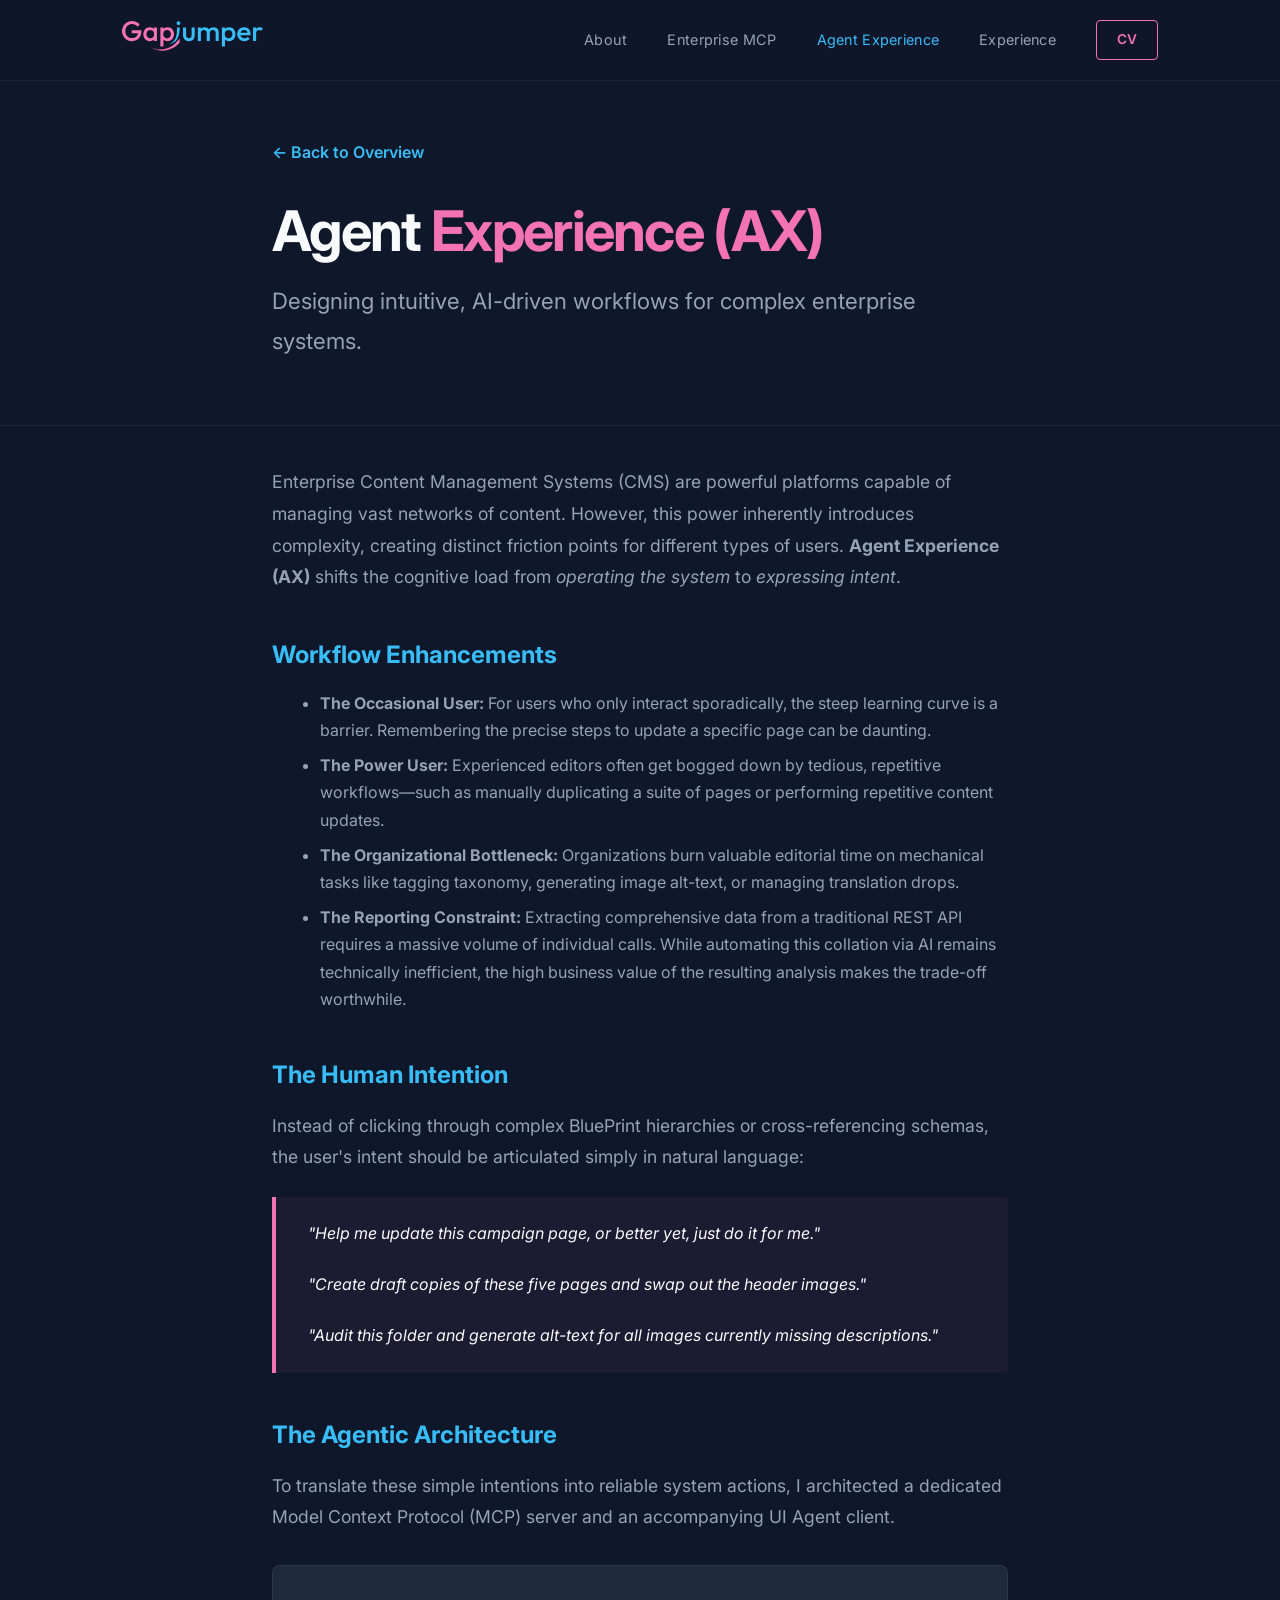
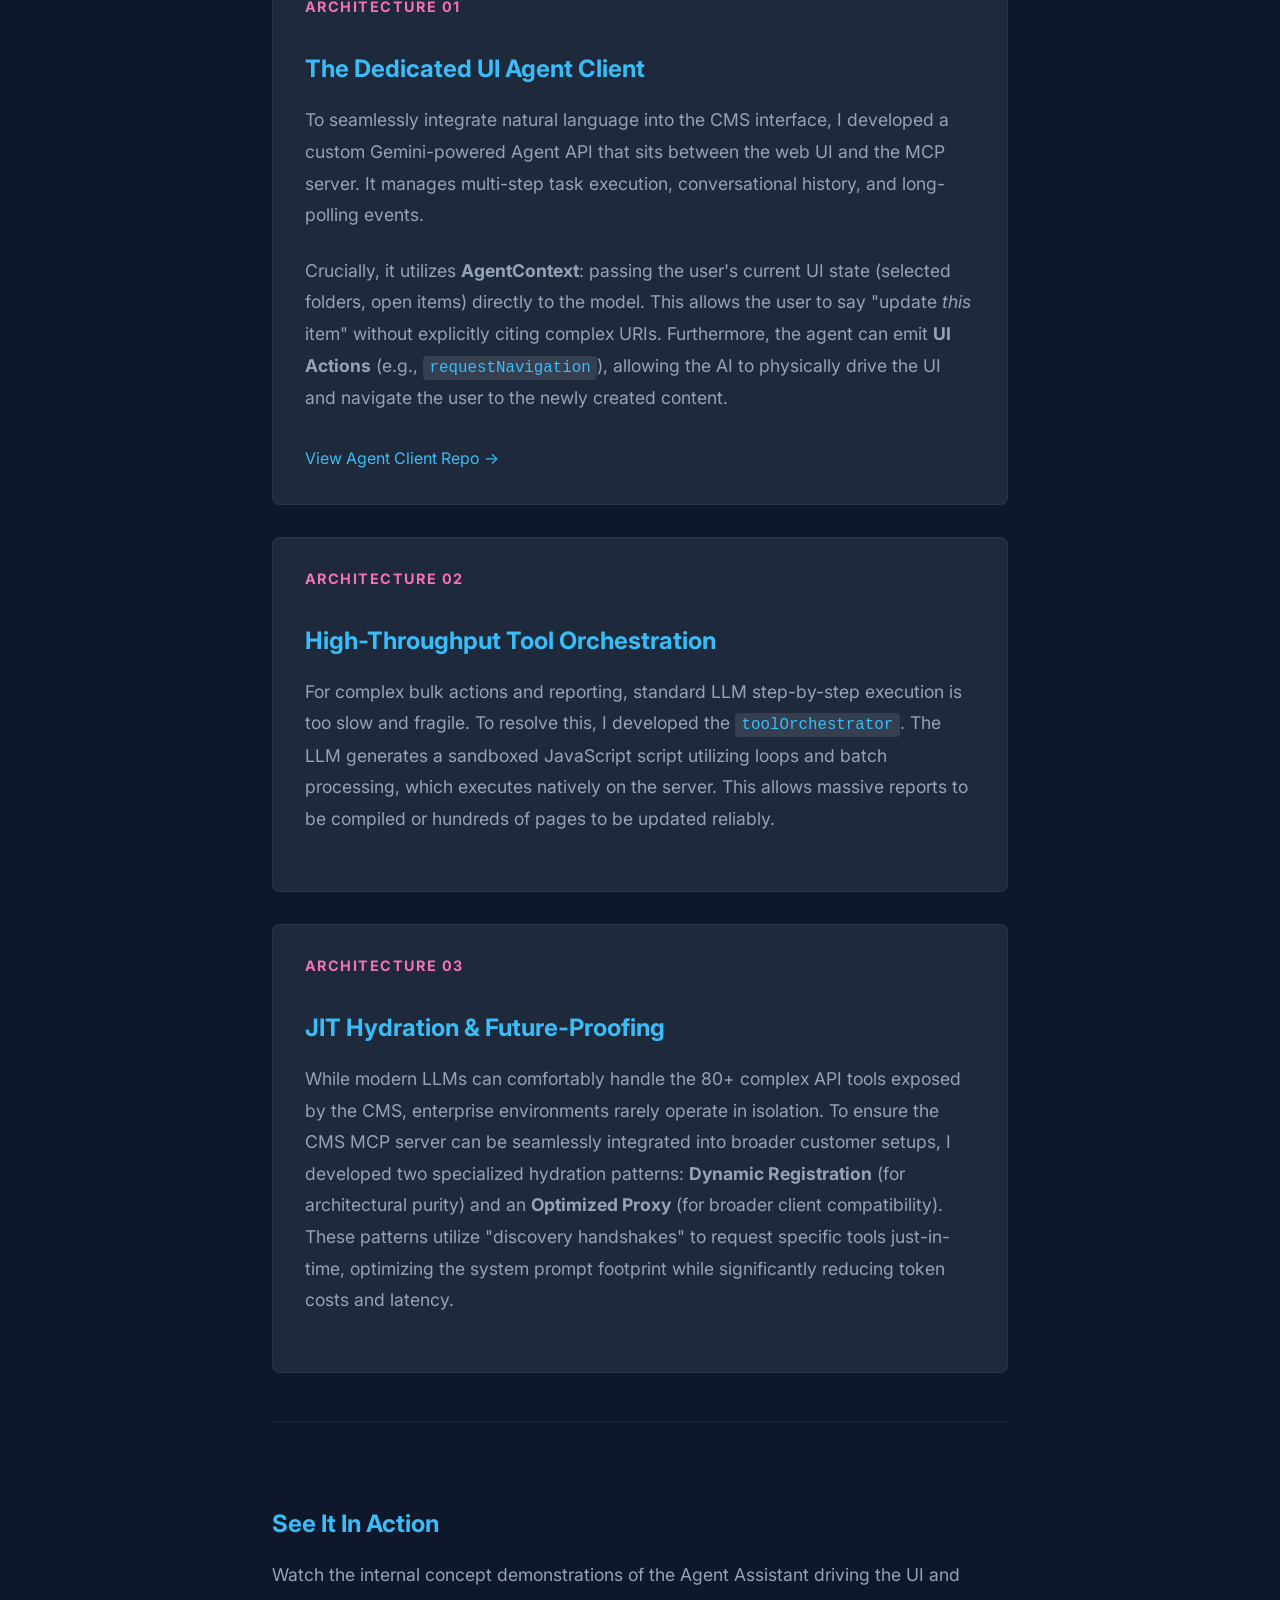
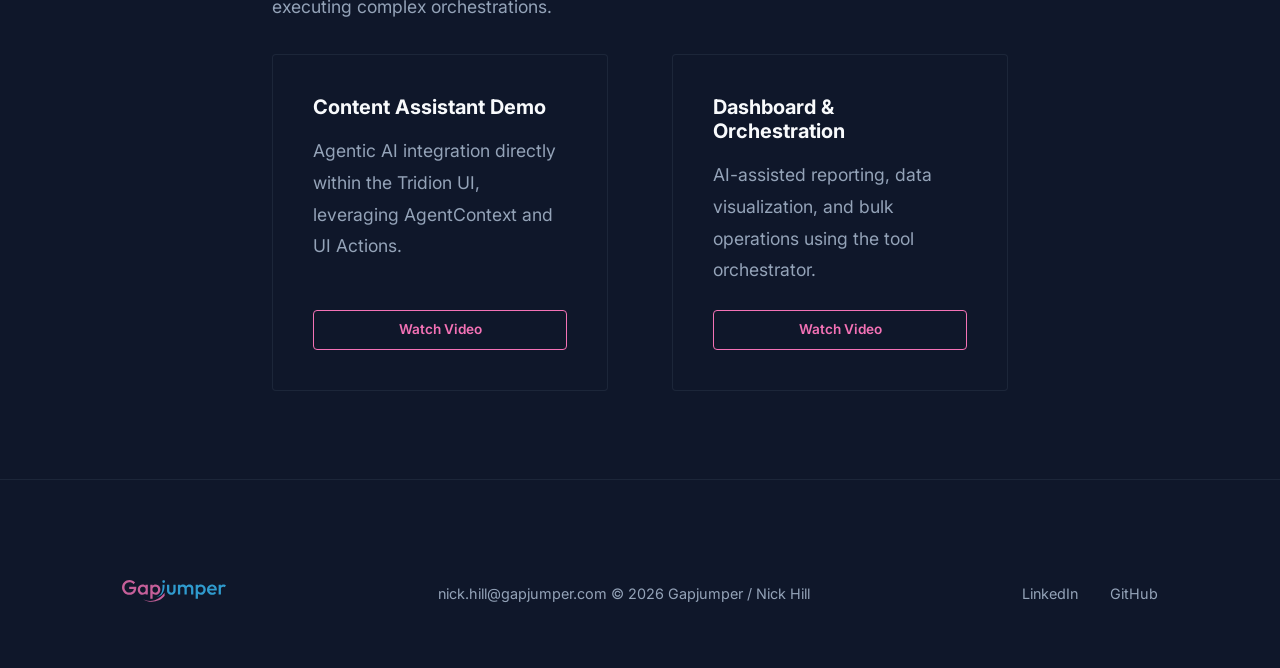
==== agent-experience.html @ d7df4a73 "feat: add Agent Experience case study page and update site-wide hero padding" ====
<!DOCTYPE html>
<html lang="en">

<head>
    <meta charset="UTF-8">
    <meta name="viewport" content="width=device-width, initial-scale=1.0">
    <title>Agent Experience (AX) | Nick Hill</title>
    <meta name="description"
        content="Bridging Human Intention and System Complexity: A Concept Study on Agent Experience (AX) in Enterprise CMS.">
    <link rel="preconnect" href="https://fonts.googleapis.com">
    <link rel="preconnect" href="https://fonts.gstatic.com" crossorigin>
    <link href="https://fonts.googleapis.com/css2?family=Inter:wght@300;400;600;700&display=swap" rel="stylesheet">
    <link rel="stylesheet" href="styles.css">
</head>

<body>
    <header class="header">
        <div class="container header-inner">
            <a href="index.html" class="logo">
                <img src="Media/Gapjumper.svg" alt="Gapjumper" width="141">
            </a>
            <button class="menu-toggle" id="menuToggle" aria-label="Toggle Menu">
                <span></span>
                <span></span>
                <span></span>
            </button>
            <nav class="nav" id="mainNav">
                <a href="index.html#about" class="nav-link">About</a>
                <a href="enterprise-mcp.html" class="nav-link">Enterprise MCP</a>
                <a href="agent-experience.html" class="nav-link active" style="color: var(--accent-blue);">Agent Experience</a>
                <a href="index.html#experience" class="nav-link">Experience</a>
                <a href="Nick Hill - Resume.pdf" class="nav-cta" download>CV</a>
            </nav>
        </div>
    </header>

    <main>
        <article class="article-content">
            <section class="article-hero">
                <div class="container-sm">
                    <a href="index.html" class="back-link">← Back to Overview</a>
                    <h1 class="hero-title" style="font-size: clamp(2rem, 5vw, 3.5rem); margin-bottom: 1rem;">Agent
                        <span class="text-pink">Experience (AX)</span></h1>
                    <p class="section-text" style="font-size: 1.4rem; max-width: 100%;">Designing intuitive, AI-driven workflows for complex enterprise systems.</p>
                </div>
            </section>

            <section class="article-section">
                <div class="container-sm">
                    <p>Enterprise Content Management Systems (CMS) are powerful platforms capable of managing vast networks of content. However, this power inherently introduces complexity, creating distinct friction points for different types of users. <strong>Agent Experience (AX)</strong> shifts the cognitive load from <em>operating the system</em> to <em>expressing intent</em>.</p>
                    
                    <div style="margin: 3rem 0;">
                        <h3>Workflow Enhancements</h3>
                        <ul style="margin-left: 1.5rem; margin-bottom: 2rem;">
                            <li style="margin-bottom: 0.5rem;"><strong>The Occasional User:</strong> For users who only interact sporadically, the steep learning curve is a barrier. Remembering the precise steps to update a specific page can be daunting.</li>
                            <li style="margin-bottom: 0.5rem;"><strong>The Power User:</strong> Experienced editors often get bogged down by tedious, repetitive workflows—such as manually duplicating a suite of pages or performing repetitive content updates.</li>
                            <li style="margin-bottom: 0.5rem;"><strong>The Organizational Bottleneck:</strong> Organizations burn valuable editorial time on mechanical tasks like tagging taxonomy, generating image alt-text, or managing translation drops.</li>
                            <li style="margin-bottom: 0.5rem;"><strong>The Reporting Constraint:</strong> Extracting comprehensive data from a traditional REST API requires a massive volume of individual calls. While automating this collation via AI remains technically inefficient, the high business value of the resulting analysis makes the trade-off worthwhile.</li>
                        </ul>
                    </div>

                    <div style="margin: 3rem 0;">
                        <h3>The Human Intention</h3>
                        <p>Instead of clicking through complex BluePrint hierarchies or cross-referencing schemas, the user's intent should be articulated simply in natural language:</p>
                        <blockquote style="margin-top: 1rem; margin-bottom: 1rem;">
                            "Help me update this campaign page, or better yet, just do it for me."<br><br>
                            "Create draft copies of these five pages and swap out the header images."<br><br>
                            "Audit this folder and generate alt-text for all images currently missing descriptions."
                        </blockquote>
                    </div>

                    <div style="margin: 3rem 0;">
                        <h3>The Agentic Architecture</h3>
                        <p>To translate these simple intentions into reliable system actions, I architected a dedicated Model Context Protocol (MCP) server and an accompanying UI Agent client.</p>

                        <div class="pattern-card" style="margin-top: 2rem;">
                            <h4>Architecture 01</h4>
                            <h3>The Dedicated UI Agent Client</h3>
                            <p>To seamlessly integrate natural language into the CMS interface, I developed a custom Gemini-powered Agent API that sits between the web UI and the MCP server. It manages multi-step task execution, conversational history, and long-polling events.</p>
                            <p>Crucially, it utilizes <strong>AgentContext</strong>: passing the user's current UI state (selected folders, open items) directly to the model. This allows the user to say "update <em>this</em> item" without explicitly citing complex URIs. Furthermore, the agent can emit <strong>UI Actions</strong> (e.g., <code>requestNavigation</code>), allowing the AI to physically drive the UI and navigate the user to the newly created content.</p>
                            <a href="https://github.com/nick-ian-hill/tridion-sites-mcp-server/tree/main/src/agent" target="_blank" class="text-blue" style="display: inline-block; margin-top: 0.5rem;">View Agent Client Repo →</a>
                        </div>

                        <div class="pattern-card">
                            <h4>Architecture 02</h4>
                            <h3>High-Throughput Tool Orchestration</h3>
                            <p>For complex bulk actions and reporting, standard LLM step-by-step execution is too slow and fragile. To resolve this, I developed the <code>toolOrchestrator</code>. The LLM generates a sandboxed JavaScript script utilizing loops and batch processing, which executes natively on the server. This allows massive reports to be compiled or hundreds of pages to be updated reliably.</p>
                        </div>

                        <div class="pattern-card">
                            <h4>Architecture 03</h4>
                            <h3>JIT Hydration & Future-Proofing</h3>
                            <p>While modern LLMs can comfortably handle the 80+ complex API tools exposed by the CMS, enterprise environments rarely operate in isolation. To ensure the CMS MCP server can be seamlessly integrated into broader customer setups, I developed two specialized hydration patterns: <strong>Dynamic Registration</strong> (for architectural purity) and an <strong>Optimized Proxy</strong> (for broader client compatibility). These patterns utilize "discovery handshakes" to request specific tools just-in-time, optimizing the system prompt footprint while significantly reducing token costs and latency.</p>
                        </div>
                    </div>

                    <div style="margin: 3rem 0; border-top: 1px solid var(--border-color); padding-top: 3rem;">
                        <h3>See It In Action</h3>
                        <p style="margin-bottom: 2rem;">Watch the internal concept demonstrations of the Agent Assistant driving the UI and executing complex orchestrations.</p>
                        
                        <div class="grid col-2">
                            <div class="card">
                                <h4 class="card-title">Content Assistant Demo</h4>
                                <p class="card-text" style="margin-bottom: 1.5rem;">Agentic AI integration directly within the Tridion UI, leveraging AgentContext and UI Actions.</p>
                                <a href="https://drive.google.com/file/d/1m6q9JKFM-xRsma77uS-lG1f06rWkImeQ/view?usp=drive_link" target="_blank" class="nav-cta" style="display: inline-block; text-align: center; width: 100%; margin-top: auto;">Watch Video</a>
                            </div>
                            <div class="card">
                                <h4 class="card-title">Dashboard & Orchestration</h4>
                                <p class="card-text" style="margin-bottom: 1.5rem;">AI-assisted reporting, data visualization, and bulk operations using the tool orchestrator.</p>
                                <a href="https://drive.google.com/file/d/1_nXNc7vvsw1zum2jmiMLq82EfIChjzm-/view?usp=drive_link" target="_blank" class="nav-cta" style="display: inline-block; text-align: center; width: 100%; margin-top: auto;">Watch Video</a>
                            </div>
                        </div>
                    </div>

                </div>
            </section>
        </article>

        <footer class="footer">
            <div class="container footer-inner">
                <div class="footer-logo">
                    <img src="Media/Gapjumper.svg" alt="Gapjumper" width="104" style="opacity: 0.8;">
                </div>
                <div class="footer-contact">
                    <a href="mailto:nick.hill@gapjumper.com">nick.hill@gapjumper.com</a>
                    <span>&copy; 2026 Gapjumper / Nick Hill</span>
                </div>
                <div class="footer-social">
                    <a href="https://www.linkedin.com/in/nick-hill-7a7918400" target="_blank">LinkedIn</a>
                    <a href="https://github.com/nick-ian-hill" target="_blank">GitHub</a>
                </div>
            </div>
        </footer>
    </main>

    <script src="script.js"></script>
</body>

</html>
---- styles.css ----
:root {
    --bg-midnight: #0f172a;
    --bg-midnight-soft: #1e293b;
    --text-primary: #f8fafc;
    --text-secondary: #94a3b8;
    --accent-pink: #f472b6;
    --accent-blue: #38bdf8;
    --border-color: rgba(148, 163, 184, 0.1);
    --container-width: 1100px;
    --transition: all 0.3s cubic-bezier(0.4, 0, 0.2, 1);
}

* {
    margin: 0;
    padding: 0;
    box-sizing: border-box;
}

img,
svg {
    max-width: 100%;
    height: auto;
}

iframe {
    max-width: 100%;
}

html {
    scroll-behavior: smooth;
    overflow-x: hidden;
}

body {
    font-family: 'Inter', -apple-system, BlinkMacSystemFont, "Segoe UI", Roboto, Helvetica, Arial, sans-serif;
    background-color: var(--bg-midnight);
    color: var(--text-primary);
    line-height: 1.6;
    -webkit-font-smoothing: antialiased;
    overflow-x: hidden;
    width: 100%;
}

h1,
h2,
h3,
h4 {
    font-weight: 700;
    line-height: 1.2;
}

a {
    text-decoration: none;
    color: inherit;
    transition: var(--transition);
}

.container {
    max-width: var(--container-width);
    margin: 0 auto;
    padding: 0 2rem;
}

/* Header & Nav */
.header {
    position: fixed;
    top: 0;
    left: 0;
    width: 100%;
    z-index: 1000;
    background: rgba(15, 23, 42, 0.8);
    backdrop-filter: blur(12px);
    border-bottom: 1px solid var(--border-color);
}

.menu-toggle {
    display: none;
}

.header-inner {
    display: flex;
    justify-content: space-between;
    align-items: center;
    height: 80px;
}

.nav {
    display: flex;
    gap: 2.5rem;
    align-items: center;
}

.nav-link {
    font-size: 0.9rem;
    font-weight: 400;
    color: var(--text-secondary);
    letter-spacing: 0.02em;
}

.nav-link:hover {
    color: var(--accent-blue);
}

.nav-cta {
    padding: 0.5rem 1.25rem;
    border: 1px solid var(--accent-pink);
    color: var(--accent-pink);
    border-radius: 4px;
    font-size: 0.85rem;
    font-weight: 600;
}

.nav-cta:hover {
    background: var(--accent-pink);
    color: var(--bg-midnight);
}

/* Hero Section */
.hero {
    padding: 180px 0 120px;
    min-height: 80vh;
    display: flex;
    align-items: center;
}

.hero-title {
    font-size: clamp(2.5rem, 6vw, 4.5rem);
    max-width: 900px;
    color: var(--text-primary);
    margin-bottom: 2rem;
    letter-spacing: -0.03em;
}

.hero-subtitle {
    font-size: 1.2rem;
    color: var(--text-secondary);
    max-width: 600px;
    margin-bottom: 3rem;
    font-weight: 400;
}

.hero-cta {
    display: flex;
    gap: 1.5rem;
    flex-wrap: wrap;
}

/* Sections */
.section {
    padding: 120px 0;
}

.bg-midnight-soft {
    background-color: var(--bg-midnight-soft);
}

.section-tag {
    font-size: 0.85rem;
    font-weight: 600;
    text-transform: uppercase;
    letter-spacing: 0.15em;
    margin-bottom: 1.5rem;
    display: block;
}

.section-title {
    font-size: clamp(2rem, 4vw, 3rem);
    margin-bottom: 2.5rem;
    letter-spacing: -0.02em;
}

.section-text {
    font-size: 1.15rem;
    color: var(--text-secondary);
    margin-bottom: 1.5rem;
    max-width: 650px;
}

.text-pink {
    color: var(--accent-pink);
}

.text-blue {
    color: var(--accent-blue);
}

.max-w-xl {
    max-width: 800px;
}

.m-t-4 {
    margin-top: 4rem;
}

.m-b-4 {
    margin-bottom: 4rem;
}

.text-center {
    text-align: center;
}

/* Grid System */
.grid {
    display: grid;
    gap: 4rem;
    align-items: stretch;
}

.col-2 {
    grid-template-columns: repeat(2, 1fr);
}

.col-3 {
    grid-template-columns: repeat(3, 1fr);
}


/* Feature & Stat Cards */
.feature-list {
    list-style: none;
    margin-top: 2rem;
}

.feature-list li {
    margin-bottom: 1rem;
    padding-left: 1.5rem;
    position: relative;
    color: var(--text-secondary);
}

.feature-list li::before {
    content: "→";
    position: absolute;
    left: 0;
    color: var(--accent-pink);
}

.stat-card {
    padding: 2.5rem;
    border: 1px solid var(--border-color);
    background: rgba(255, 255, 255, 0.02);
    margin-bottom: 2rem;
    border-radius: 4px;
}

.stat-number {
    display: block;
    font-size: 3rem;
    font-weight: 700;
    color: var(--accent-blue);
    margin-bottom: 0.5rem;
}

.stat-label {
    font-size: 0.9rem;
    color: var(--text-secondary);
    text-transform: uppercase;
    letter-spacing: 0.05em;
}

/* Content Cards */
.card {
    padding: 2.5rem;
    border: 1px solid var(--border-color);
    background: var(--bg-midnight);
    transition: var(--transition);
    border-radius: 4px;
    height: 100%;
    display: flex;
    flex-direction: column;
}

.card:hover {
    border-color: var(--accent-blue);
    transform: translateY(-5px);
}

.card-title {
    font-size: 1.25rem;
    margin-bottom: 1rem;
}

.card-text {
    color: var(--text-secondary);
    font-size: 0.95rem;
}

/* Buttons */
.btn {
    padding: 1rem 2rem;
    border-radius: 4px;
    font-weight: 600;
    font-size: 1rem;
    display: inline-block;
}

.btn-primary {
    background: var(--accent-blue);
    color: var(--bg-midnight);
}

.btn-primary:hover {
    background: #7dd3fc;
}

.btn-outline {
    border: 1px solid var(--text-secondary);
    color: var(--text-primary);
}

.btn-outline:hover {
    border-color: var(--accent-pink);
    color: var(--accent-pink);
}

/* Timeline */
.timeline {
    margin-top: 4rem;
}

.timeline-item {
    display: grid;
    grid-template-columns: 200px 1fr;
    gap: 3rem;
    margin-bottom: 4rem;
    position: relative;
}

.timeline-meta {
    padding-top: 0.5rem;
}

.timeline-date {
    display: block;
    font-weight: 700;
    color: var(--text-primary);
}

.timeline-org {
    display: block;
    font-size: 0.9rem;
    color: var(--text-secondary);
}

.timeline-title {
    font-size: 1.5rem;
    margin-bottom: 1rem;
}

.timeline-content p {
    color: var(--text-secondary);
}

/* Spotify */
.creative-inner {
    display: grid;
    grid-template-columns: 1fr 400px;
    gap: 4rem;
    align-items: center;
}

/* Footer */
.footer {
    padding: 100px 0 60px;
    border-top: 1px solid var(--border-color);
}

.footer-inner {
    display: flex;
    justify-content: space-between;
    align-items: center;
    color: var(--text-secondary);
    font-size: 0.9rem;
}

.footer-contact a:hover {
    color: var(--text-primary);
}

.footer-social {
    display: flex;
    gap: 2rem;
}

.footer-social a:hover {
    color: var(--accent-blue);
}

/* Article & Long-form Content */
.container-sm {
    max-width: 800px;
    margin: 0 auto;
    padding: 0 2rem;
}

.article-hero {
    padding: 140px 0 40px;
    border-bottom: 1px solid var(--border-color);
}

.article-section {
    padding: 40px 0;
}

.article-content h2 {
    font-size: 2rem;
    margin: 3rem 0 1.5rem;
    color: var(--text-primary);
}

.article-content h3 {
    font-size: 1.5rem;
    margin: 2.5rem 0 1.25rem;
    color: var(--accent-blue);
}

.article-content p {
    font-size: 1.1rem;
    line-height: 1.8;
    margin-bottom: 1.5rem;
    color: var(--text-secondary);
}

.article-content ul,
.article-content ol {
    margin-bottom: 2rem;
    padding-left: 1.5rem;
}

.article-content li {
    margin-bottom: 0.75rem;
    color: var(--text-secondary);
    line-height: 1.7;
}

.article-content blockquote {
    border-left: 4px solid var(--accent-pink);
    padding: 1.5rem 1.5rem 1.5rem 2rem;
    background: rgba(244, 114, 182, 0.05);
    margin: 2.5rem 0;
    font-style: italic;
    border-radius: 0 4px 4px 0;
}

.article-content code {
    background: rgba(255, 255, 255, 0.1);
    padding: 0.2rem 0.4rem;
    border-radius: 4px;
    font-family: 'Courier New', Courier, monospace;
    font-size: 0.9em;
    color: var(--accent-blue);
}

.code-block {
    background: #0b1120;
    padding: 1.5rem;
    border: 1px solid var(--border-color);
    border-radius: 4px;
    margin: 2rem 0;
    overflow-x: auto;
}

.code-block pre {
    margin: 0;
    font-family: 'Courier New', Courier, monospace;
    font-size: 0.9rem;
    color: var(--text-secondary);
}

.pattern-card {
    background: var(--bg-midnight-soft);
    border: 1px solid var(--border-color);
    padding: 2rem;
    border-radius: 8px;
    margin: 2rem 0;
}

.pattern-card h4 {
    color: var(--accent-pink);
    margin-bottom: 1rem;
    text-transform: uppercase;
    font-size: 0.9rem;
    letter-spacing: 0.1em;
}

.back-link {
    display: inline-flex;
    align-items: center;
    gap: 0.5rem;
    color: var(--accent-blue);
    font-weight: 600;
    margin-bottom: 2rem;
}

.back-link:hover {
    gap: 0.75rem;
}

/* Utilities */
.section-visual {
    position: relative;
    display: flex;
    flex-direction: column;
}

.abstract-visual {
    width: 100%;
    max-width: 500px;
    margin: 0 auto;
    opacity: 0.8;
}

@media (max-width: 980px) {

    .container,
    .container-sm {
        padding: 0 1.5rem;
    }

    .col-2,
    .col-3 {
        grid-template-columns: 1fr;
    }

    .grid {
        gap: 3rem;
    }

    .nav {
        position: fixed;
        top: 80px;
        left: 0;
        width: 100%;
        background: var(--bg-midnight);
        flex-direction: column;
        padding: 2rem;
        gap: 1.5rem;
        border-bottom: 1px solid var(--border-color);
        transform: translateY(-100%);
        opacity: 0;
        transition: var(--transition);
        pointer-events: none;
        z-index: 999;
    }

    .nav.active {
        transform: translateY(0);
        opacity: 1;
        pointer-events: all;
    }

    .menu-toggle {
        display: block;
        cursor: pointer;
        background: none;
        border: none;
        padding: 0.5rem;
    }

    .menu-toggle span {
        display: block;
        width: 24px;
        height: 2px;
        background: var(--text-primary);
        margin: 5px 0;
        transition: var(--transition);
    }

    .menu-toggle.active span:nth-child(1) {
        transform: rotate(45deg) translate(5px, 5px);
    }

    .menu-toggle.active span:nth-child(2) {
        opacity: 0;
    }

    .menu-toggle.active span:nth-child(3) {
        transform: rotate(-45deg) translate(5px, -5px);
    }

    .hero {
        padding: 140px 0 80px;
    }

    .hero-title {
        font-size: 2.2rem;
    }

    .reverse {
        direction: rtl;
    }

    .reverse>* {
        direction: ltr;
    }

    .timeline-item {
        grid-template-columns: 1fr;
        gap: 0.5rem;
        margin-bottom: 3rem;
    }

    .creative-inner {
        grid-template-columns: 1fr;
        gap: 3rem;
    }

    .footer-inner {
        flex-direction: column;
        gap: 2rem;
        text-align: center;
    }

    .footer-social {
        justify-content: center;
    }

    .section-visual iframe {
        max-width: 500px;
        margin: 0 auto;
        display: block;
    }

    /* Prevent text overflow */
    body {
        word-wrap: break-word;
        overflow-wrap: break-word;
    }
}
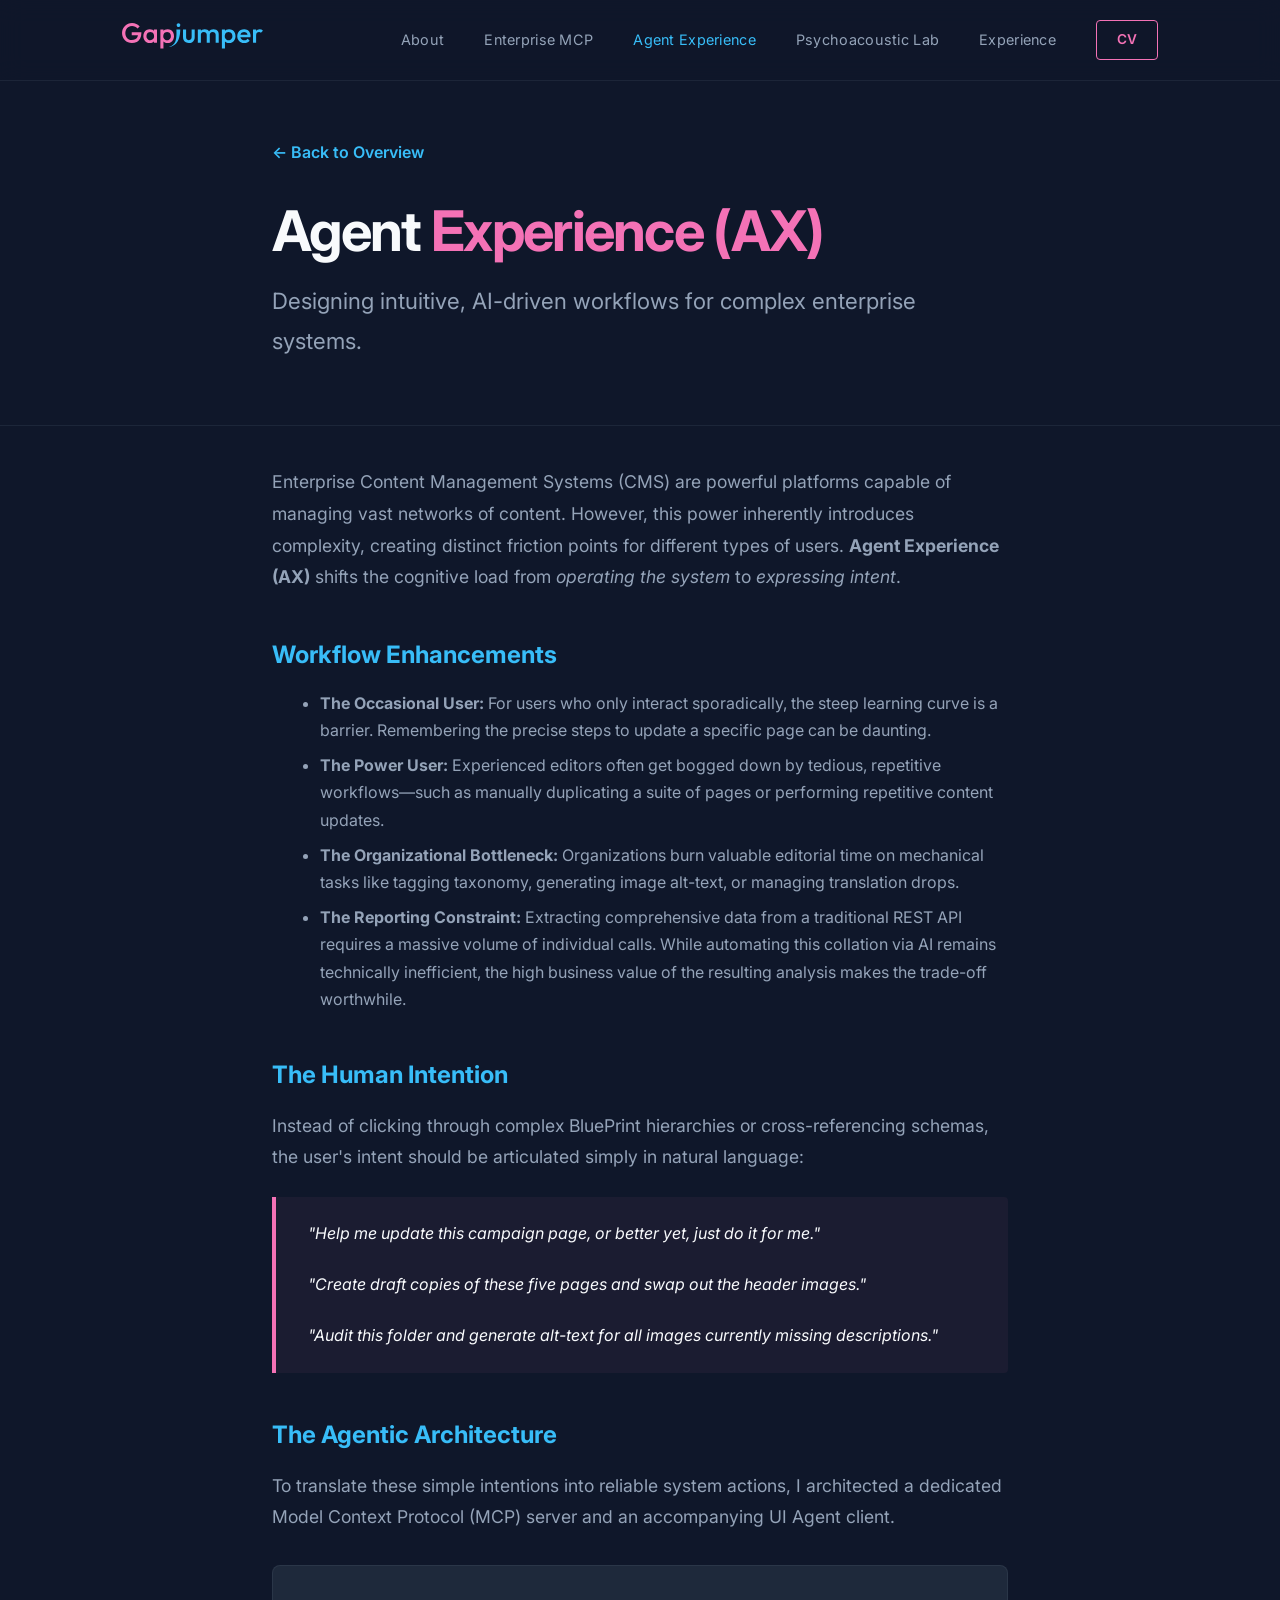
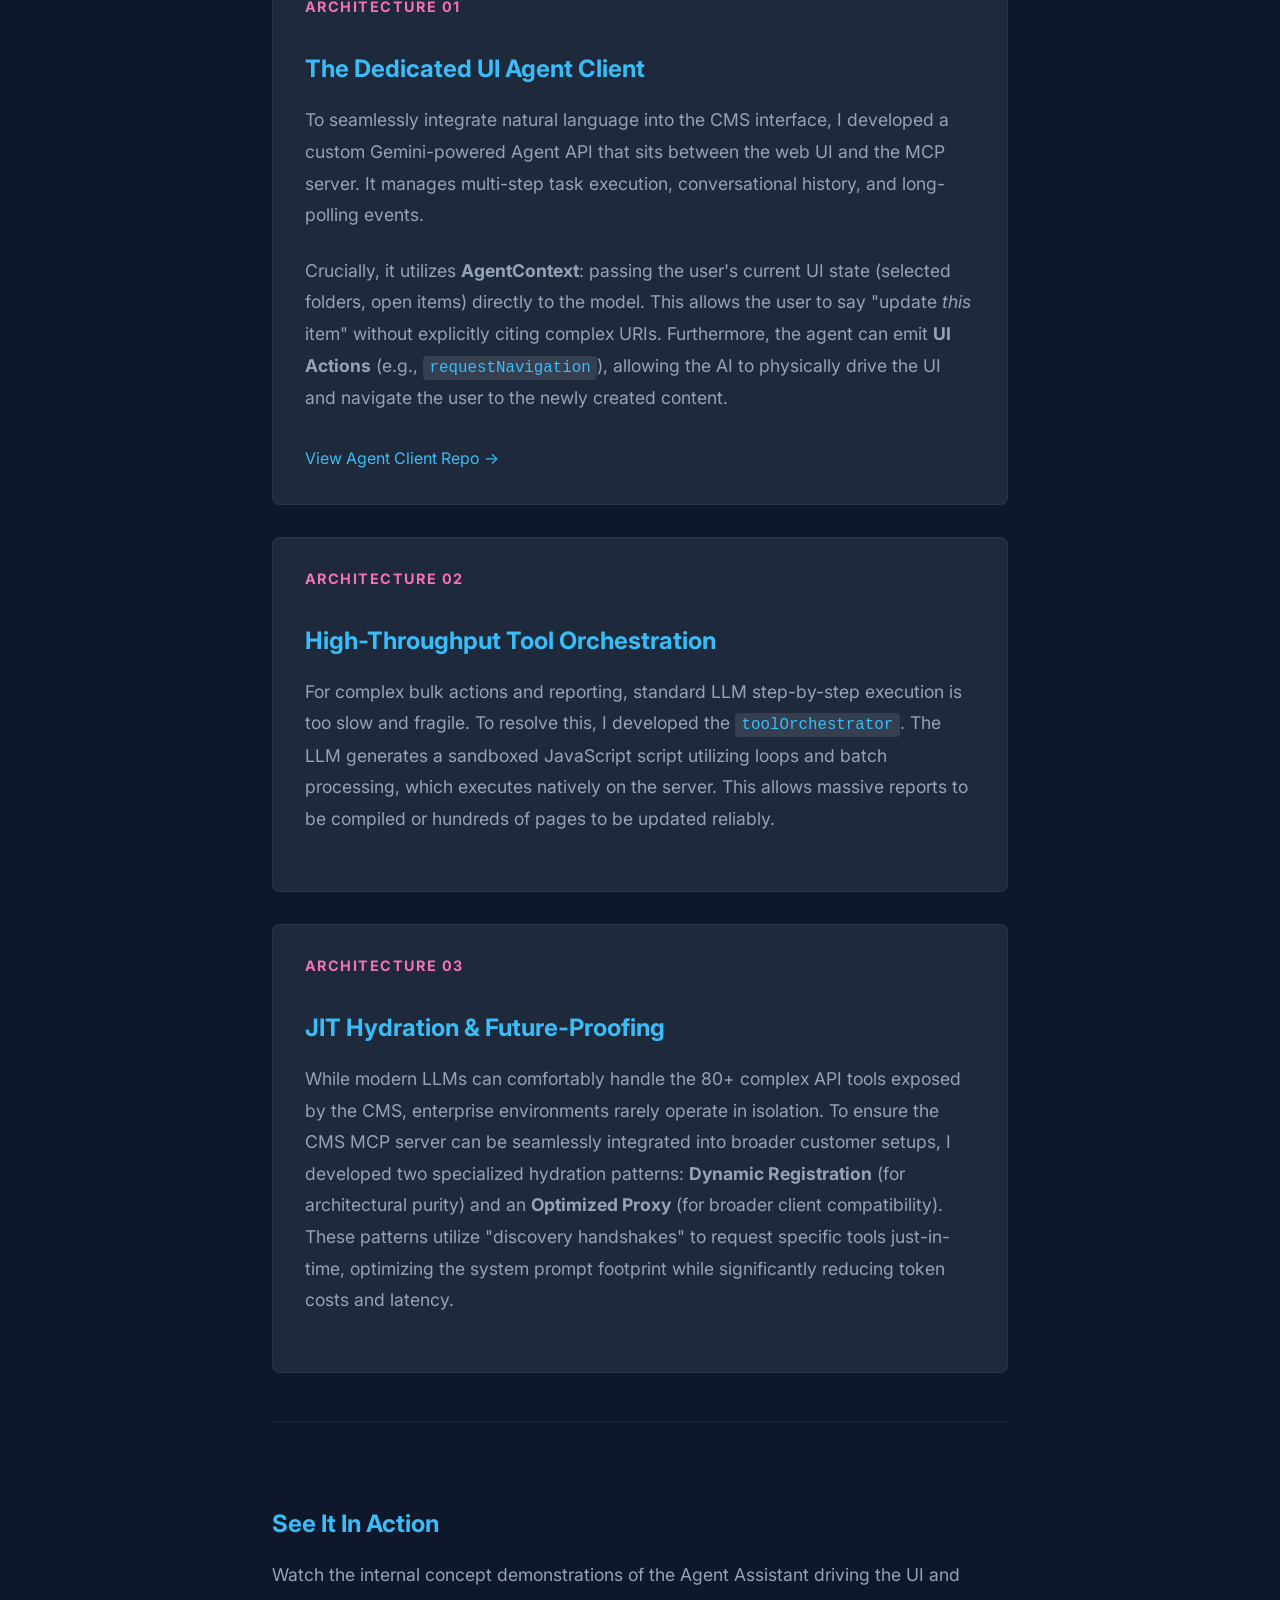
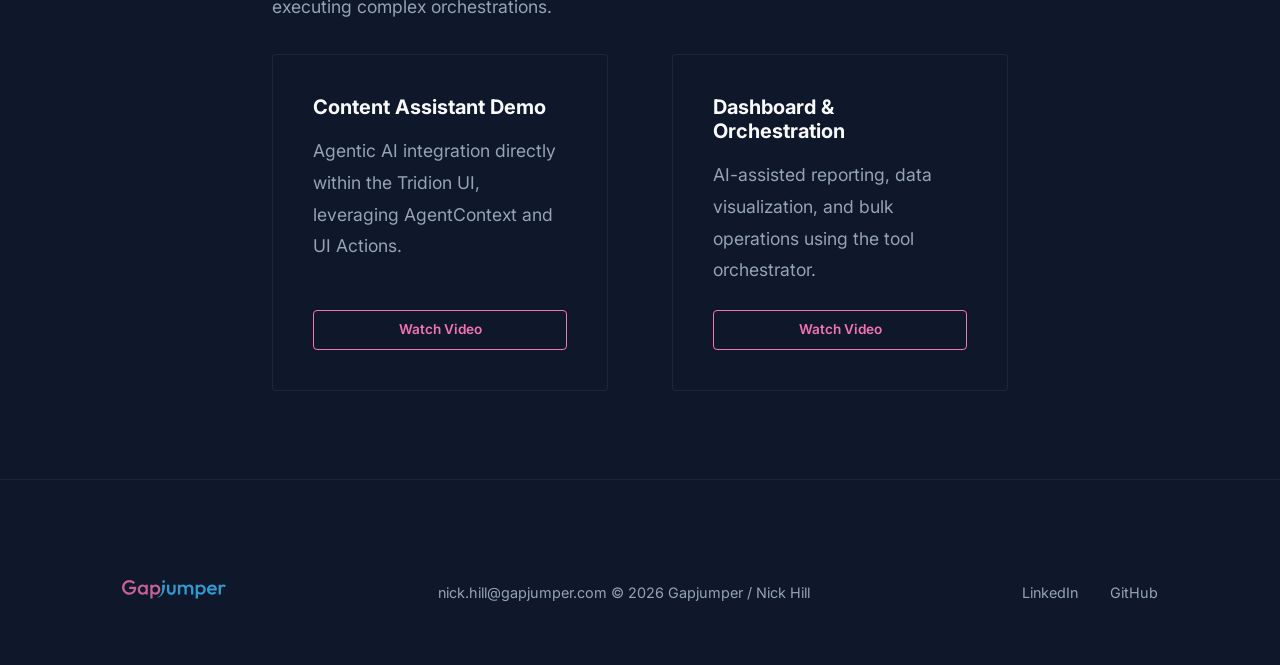
==== commit c0bbdc44: "feat: updated website to include dedicated psychoacoustic lab page" ====
--- a/agent-experience.html
+++ b/agent-experience.html
@@ -28,6 +28,7 @@
                 <a href="index.html#about" class="nav-link">About</a>
                 <a href="enterprise-mcp.html" class="nav-link">Enterprise MCP</a>
                 <a href="agent-experience.html" class="nav-link active" style="color: var(--accent-blue);">Agent Experience</a>
+                <a href="psychoacoustic-lab.html" class="nav-link">Psychoacoustic Lab</a>
                 <a href="index.html#experience" class="nav-link">Experience</a>
                 <a href="Nick Hill - Resume.pdf" class="nav-cta" download>CV</a>
             </nav>
--- a/styles.css
+++ b/styles.css
@@ -509,6 +509,13 @@
     max-width: 500px;
     margin: 0 auto;
     opacity: 0.8;
+}
+
+.visual-label {
+    font-size: 18px;
+    font-weight: 500;
+    letter-spacing: 0.02em;
+    text-anchor: middle;
 }
 
 @media (max-width: 980px) {
@@ -627,4 +634,8 @@
         word-wrap: break-word;
         overflow-wrap: break-word;
     }
+
+    .visual-label {
+        font-size: 20px; /* Adjusted to balance legibility and space with two-line layout */
+    }
 }
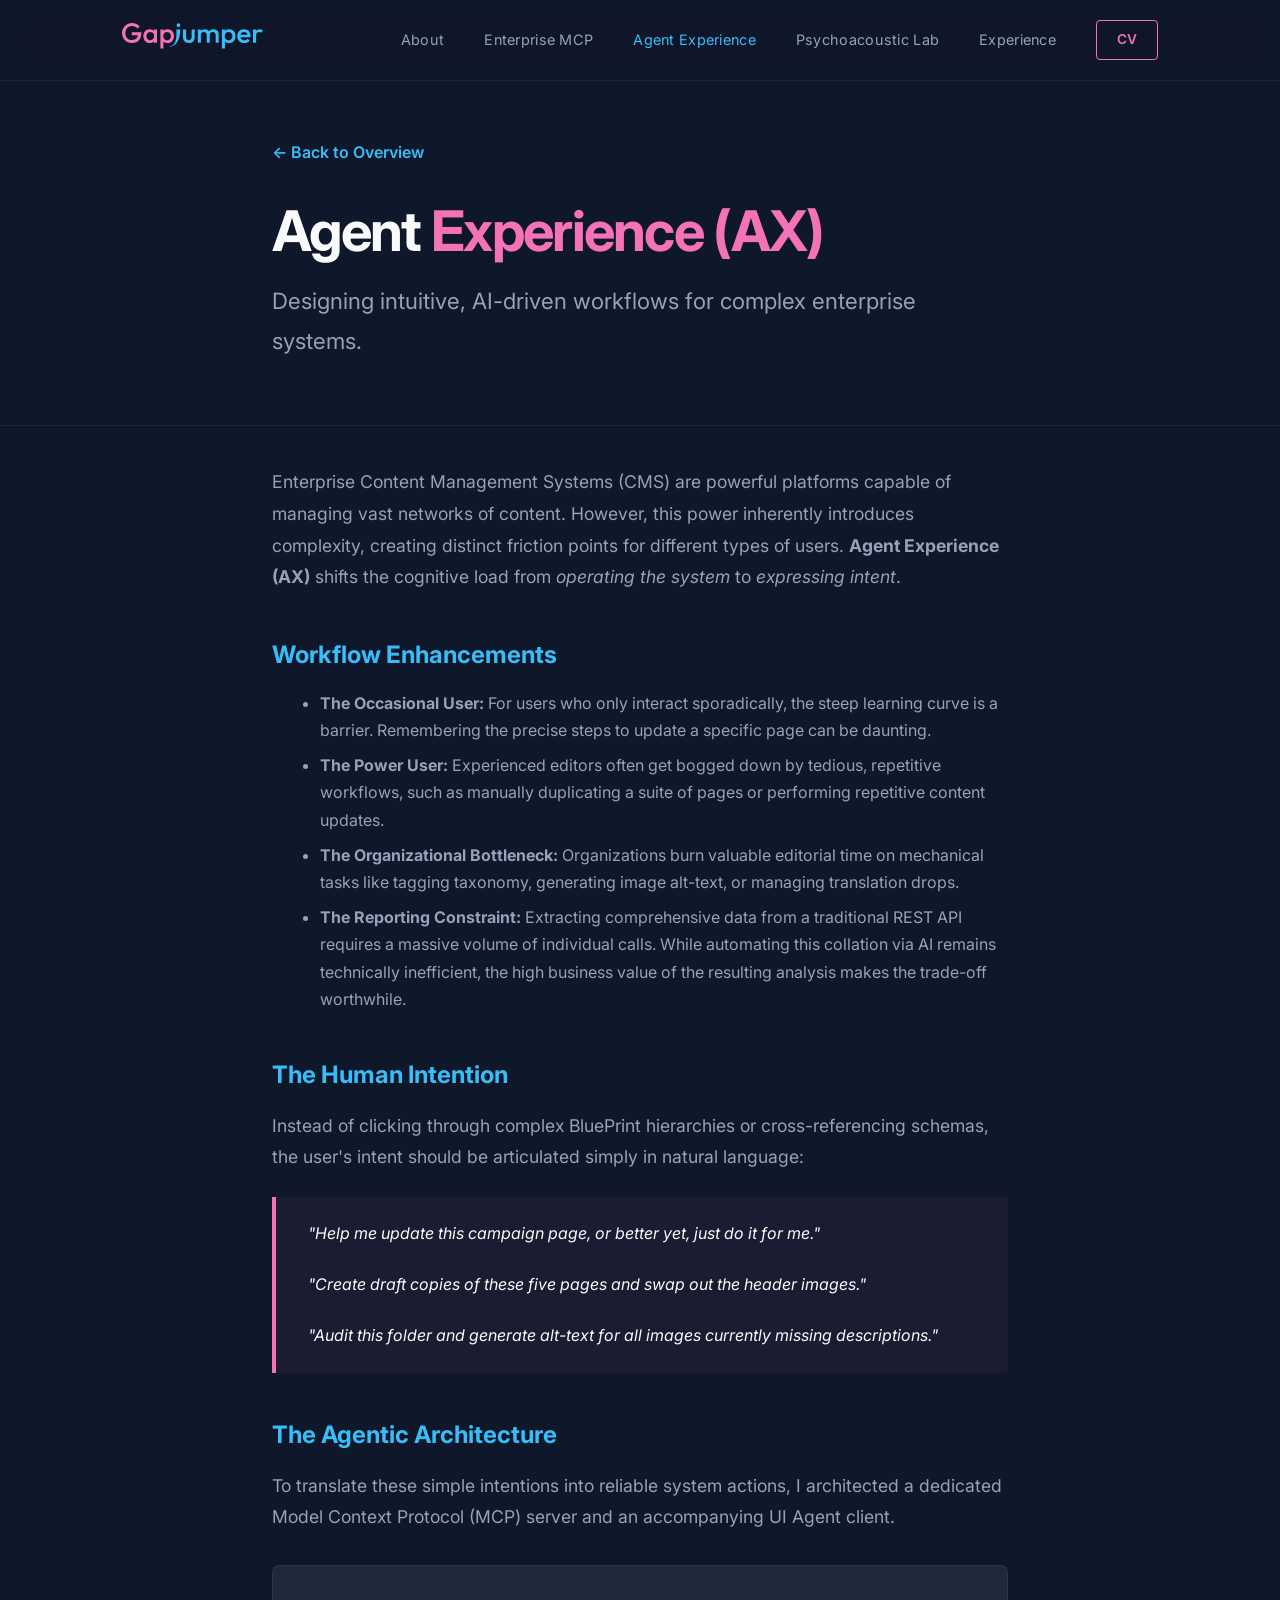
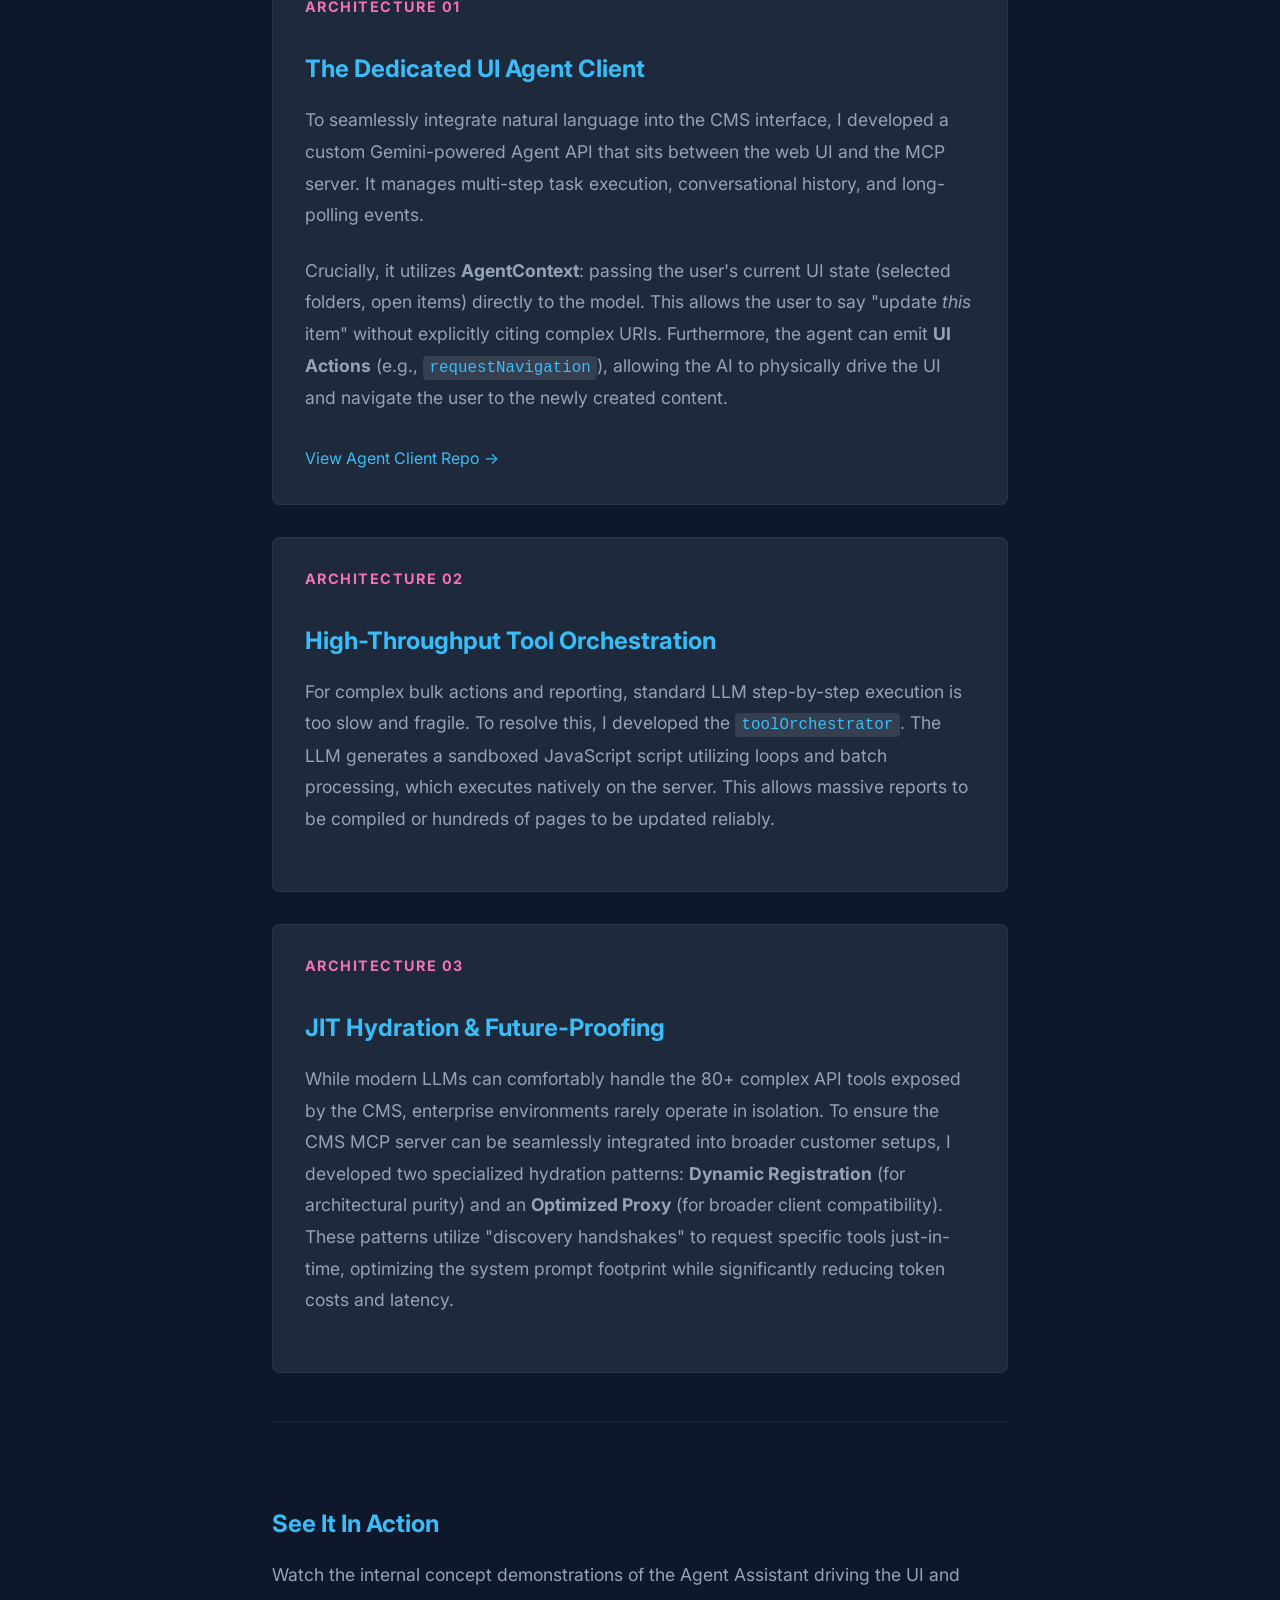
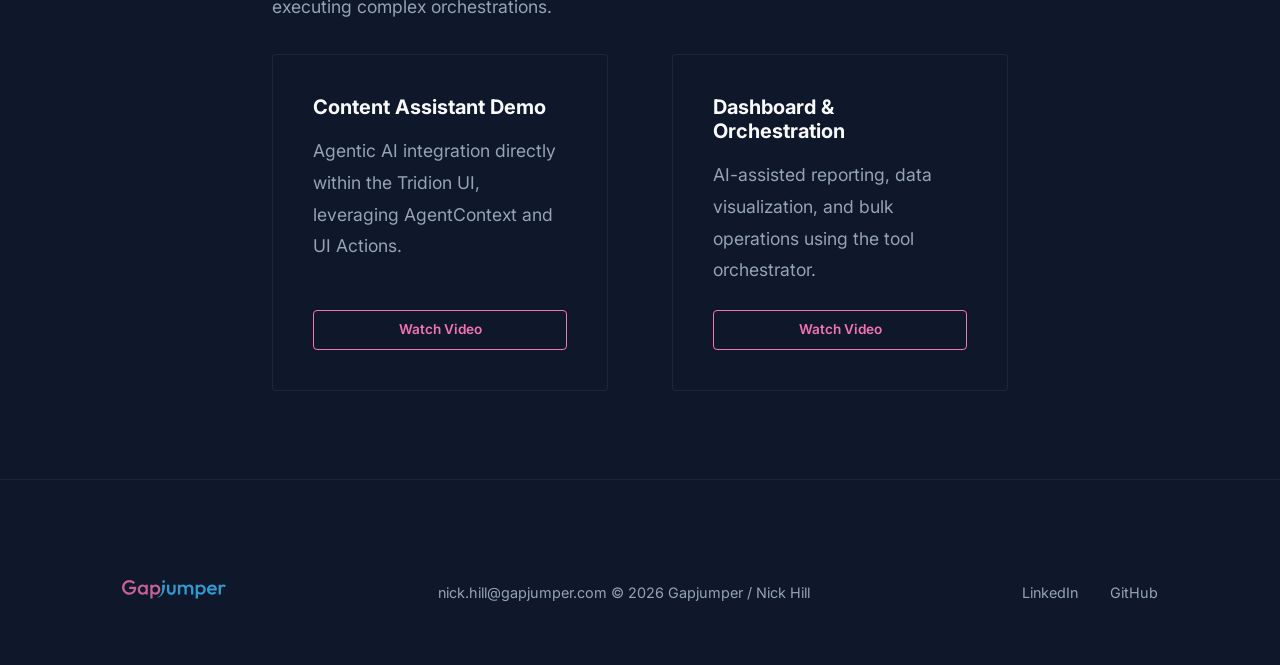
==== commit 9b39d625: "chore: minor content updates" ====
--- a/agent-experience.html
+++ b/agent-experience.html
@@ -27,7 +27,8 @@
             <nav class="nav" id="mainNav">
                 <a href="index.html#about" class="nav-link">About</a>
                 <a href="enterprise-mcp.html" class="nav-link">Enterprise MCP</a>
-                <a href="agent-experience.html" class="nav-link active" style="color: var(--accent-blue);">Agent Experience</a>
+                <a href="agent-experience.html" class="nav-link active" style="color: var(--accent-blue);">Agent
+                    Experience</a>
                 <a href="psychoacoustic-lab.html" class="nav-link">Psychoacoustic Lab</a>
                 <a href="index.html#experience" class="nav-link">Experience</a>
                 <a href="Nick Hill - Resume.pdf" class="nav-cta" download>CV</a>
@@ -41,28 +42,43 @@
                 <div class="container-sm">
                     <a href="index.html" class="back-link">← Back to Overview</a>
                     <h1 class="hero-title" style="font-size: clamp(2rem, 5vw, 3.5rem); margin-bottom: 1rem;">Agent
-                        <span class="text-pink">Experience (AX)</span></h1>
-                    <p class="section-text" style="font-size: 1.4rem; max-width: 100%;">Designing intuitive, AI-driven workflows for complex enterprise systems.</p>
+                        <span class="text-pink">Experience (AX)</span>
+                    </h1>
+                    <p class="section-text" style="font-size: 1.4rem; max-width: 100%;">Designing intuitive, AI-driven
+                        workflows for complex enterprise systems.</p>
                 </div>
             </section>
 
             <section class="article-section">
                 <div class="container-sm">
-                    <p>Enterprise Content Management Systems (CMS) are powerful platforms capable of managing vast networks of content. However, this power inherently introduces complexity, creating distinct friction points for different types of users. <strong>Agent Experience (AX)</strong> shifts the cognitive load from <em>operating the system</em> to <em>expressing intent</em>.</p>
-                    
+                    <p>Enterprise Content Management Systems (CMS) are powerful platforms capable of managing vast
+                        networks of content. However, this power inherently introduces complexity, creating distinct
+                        friction points for different types of users. <strong>Agent Experience (AX)</strong> shifts the
+                        cognitive load from <em>operating the system</em> to <em>expressing intent</em>.</p>
+
                     <div style="margin: 3rem 0;">
                         <h3>Workflow Enhancements</h3>
                         <ul style="margin-left: 1.5rem; margin-bottom: 2rem;">
-                            <li style="margin-bottom: 0.5rem;"><strong>The Occasional User:</strong> For users who only interact sporadically, the steep learning curve is a barrier. Remembering the precise steps to update a specific page can be daunting.</li>
-                            <li style="margin-bottom: 0.5rem;"><strong>The Power User:</strong> Experienced editors often get bogged down by tedious, repetitive workflows—such as manually duplicating a suite of pages or performing repetitive content updates.</li>
-                            <li style="margin-bottom: 0.5rem;"><strong>The Organizational Bottleneck:</strong> Organizations burn valuable editorial time on mechanical tasks like tagging taxonomy, generating image alt-text, or managing translation drops.</li>
-                            <li style="margin-bottom: 0.5rem;"><strong>The Reporting Constraint:</strong> Extracting comprehensive data from a traditional REST API requires a massive volume of individual calls. While automating this collation via AI remains technically inefficient, the high business value of the resulting analysis makes the trade-off worthwhile.</li>
+                            <li style="margin-bottom: 0.5rem;"><strong>The Occasional User:</strong> For users who only
+                                interact sporadically, the steep learning curve is a barrier. Remembering the precise
+                                steps to update a specific page can be daunting.</li>
+                            <li style="margin-bottom: 0.5rem;"><strong>The Power User:</strong> Experienced editors
+                                often get bogged down by tedious, repetitive workflows, such as manually duplicating a
+                                suite of pages or performing repetitive content updates.</li>
+                            <li style="margin-bottom: 0.5rem;"><strong>The Organizational Bottleneck:</strong>
+                                Organizations burn valuable editorial time on mechanical tasks like tagging taxonomy,
+                                generating image alt-text, or managing translation drops.</li>
+                            <li style="margin-bottom: 0.5rem;"><strong>The Reporting Constraint:</strong> Extracting
+                                comprehensive data from a traditional REST API requires a massive volume of individual
+                                calls. While automating this collation via AI remains technically inefficient, the high
+                                business value of the resulting analysis makes the trade-off worthwhile.</li>
                         </ul>
                     </div>
 
                     <div style="margin: 3rem 0;">
                         <h3>The Human Intention</h3>
-                        <p>Instead of clicking through complex BluePrint hierarchies or cross-referencing schemas, the user's intent should be articulated simply in natural language:</p>
+                        <p>Instead of clicking through complex BluePrint hierarchies or cross-referencing schemas, the
+                            user's intent should be articulated simply in natural language:</p>
                         <blockquote style="margin-top: 1rem; margin-bottom: 1rem;">
                             "Help me update this campaign page, or better yet, just do it for me."<br><br>
                             "Create draft copies of these five pages and swap out the header images."<br><br>
@@ -72,43 +88,72 @@
 
                     <div style="margin: 3rem 0;">
                         <h3>The Agentic Architecture</h3>
-                        <p>To translate these simple intentions into reliable system actions, I architected a dedicated Model Context Protocol (MCP) server and an accompanying UI Agent client.</p>
+                        <p>To translate these simple intentions into reliable system actions, I architected a dedicated
+                            Model Context Protocol (MCP) server and an accompanying UI Agent client.</p>
 
                         <div class="pattern-card" style="margin-top: 2rem;">
                             <h4>Architecture 01</h4>
                             <h3>The Dedicated UI Agent Client</h3>
-                            <p>To seamlessly integrate natural language into the CMS interface, I developed a custom Gemini-powered Agent API that sits between the web UI and the MCP server. It manages multi-step task execution, conversational history, and long-polling events.</p>
-                            <p>Crucially, it utilizes <strong>AgentContext</strong>: passing the user's current UI state (selected folders, open items) directly to the model. This allows the user to say "update <em>this</em> item" without explicitly citing complex URIs. Furthermore, the agent can emit <strong>UI Actions</strong> (e.g., <code>requestNavigation</code>), allowing the AI to physically drive the UI and navigate the user to the newly created content.</p>
-                            <a href="https://github.com/nick-ian-hill/tridion-sites-mcp-server/tree/main/src/agent" target="_blank" class="text-blue" style="display: inline-block; margin-top: 0.5rem;">View Agent Client Repo →</a>
+                            <p>To seamlessly integrate natural language into the CMS interface, I developed a custom
+                                Gemini-powered Agent API that sits between the web UI and the MCP server. It manages
+                                multi-step task execution, conversational history, and long-polling events.</p>
+                            <p>Crucially, it utilizes <strong>AgentContext</strong>: passing the user's current UI state
+                                (selected folders, open items) directly to the model. This allows the user to say
+                                "update <em>this</em> item" without explicitly citing complex URIs. Furthermore, the
+                                agent can emit <strong>UI Actions</strong> (e.g., <code>requestNavigation</code>),
+                                allowing the AI to physically drive the UI and navigate the user to the newly created
+                                content.</p>
+                            <a href="https://github.com/nick-ian-hill/tridion-sites-mcp-server/tree/main/src/agent"
+                                target="_blank" class="text-blue"
+                                style="display: inline-block; margin-top: 0.5rem;">View Agent Client Repo →</a>
                         </div>
 
                         <div class="pattern-card">
                             <h4>Architecture 02</h4>
                             <h3>High-Throughput Tool Orchestration</h3>
-                            <p>For complex bulk actions and reporting, standard LLM step-by-step execution is too slow and fragile. To resolve this, I developed the <code>toolOrchestrator</code>. The LLM generates a sandboxed JavaScript script utilizing loops and batch processing, which executes natively on the server. This allows massive reports to be compiled or hundreds of pages to be updated reliably.</p>
+                            <p>For complex bulk actions and reporting, standard LLM step-by-step execution is too slow
+                                and fragile. To resolve this, I developed the <code>toolOrchestrator</code>. The LLM
+                                generates a sandboxed JavaScript script utilizing loops and batch processing, which
+                                executes natively on the server. This allows massive reports to be compiled or hundreds
+                                of pages to be updated reliably.</p>
                         </div>
 
                         <div class="pattern-card">
                             <h4>Architecture 03</h4>
                             <h3>JIT Hydration & Future-Proofing</h3>
-                            <p>While modern LLMs can comfortably handle the 80+ complex API tools exposed by the CMS, enterprise environments rarely operate in isolation. To ensure the CMS MCP server can be seamlessly integrated into broader customer setups, I developed two specialized hydration patterns: <strong>Dynamic Registration</strong> (for architectural purity) and an <strong>Optimized Proxy</strong> (for broader client compatibility). These patterns utilize "discovery handshakes" to request specific tools just-in-time, optimizing the system prompt footprint while significantly reducing token costs and latency.</p>
+                            <p>While modern LLMs can comfortably handle the 80+ complex API tools exposed by the CMS,
+                                enterprise environments rarely operate in isolation. To ensure the CMS MCP server can be
+                                seamlessly integrated into broader customer setups, I developed two specialized
+                                hydration patterns: <strong>Dynamic Registration</strong> (for architectural purity) and
+                                an <strong>Optimized Proxy</strong> (for broader client compatibility). These patterns
+                                utilize "discovery handshakes" to request specific tools just-in-time, optimizing the
+                                system prompt footprint while significantly reducing token costs and latency.</p>
                         </div>
                     </div>
 
                     <div style="margin: 3rem 0; border-top: 1px solid var(--border-color); padding-top: 3rem;">
                         <h3>See It In Action</h3>
-                        <p style="margin-bottom: 2rem;">Watch the internal concept demonstrations of the Agent Assistant driving the UI and executing complex orchestrations.</p>
-                        
+                        <p style="margin-bottom: 2rem;">Watch the internal concept demonstrations of the Agent Assistant
+                            driving the UI and executing complex orchestrations.</p>
+
                         <div class="grid col-2">
                             <div class="card">
                                 <h4 class="card-title">Content Assistant Demo</h4>
-                                <p class="card-text" style="margin-bottom: 1.5rem;">Agentic AI integration directly within the Tridion UI, leveraging AgentContext and UI Actions.</p>
-                                <a href="https://drive.google.com/file/d/1m6q9JKFM-xRsma77uS-lG1f06rWkImeQ/view?usp=drive_link" target="_blank" class="nav-cta" style="display: inline-block; text-align: center; width: 100%; margin-top: auto;">Watch Video</a>
+                                <p class="card-text" style="margin-bottom: 1.5rem;">Agentic AI integration directly
+                                    within the Tridion UI, leveraging AgentContext and UI Actions.</p>
+                                <a href="https://drive.google.com/file/d/1m6q9JKFM-xRsma77uS-lG1f06rWkImeQ/view?usp=drive_link"
+                                    target="_blank" class="nav-cta"
+                                    style="display: inline-block; text-align: center; width: 100%; margin-top: auto;">Watch
+                                    Video</a>
                             </div>
                             <div class="card">
                                 <h4 class="card-title">Dashboard & Orchestration</h4>
-                                <p class="card-text" style="margin-bottom: 1.5rem;">AI-assisted reporting, data visualization, and bulk operations using the tool orchestrator.</p>
-                                <a href="https://drive.google.com/file/d/1_nXNc7vvsw1zum2jmiMLq82EfIChjzm-/view?usp=drive_link" target="_blank" class="nav-cta" style="display: inline-block; text-align: center; width: 100%; margin-top: auto;">Watch Video</a>
+                                <p class="card-text" style="margin-bottom: 1.5rem;">AI-assisted reporting, data
+                                    visualization, and bulk operations using the tool orchestrator.</p>
+                                <a href="https://drive.google.com/file/d/1_nXNc7vvsw1zum2jmiMLq82EfIChjzm-/view?usp=drive_link"
+                                    target="_blank" class="nav-cta"
+                                    style="display: inline-block; text-align: center; width: 100%; margin-top: auto;">Watch
+                                    Video</a>
                             </div>
                         </div>
                     </div>
@@ -137,4 +182,4 @@
     <script src="script.js"></script>
 </body>
 
-</html>
+</html>
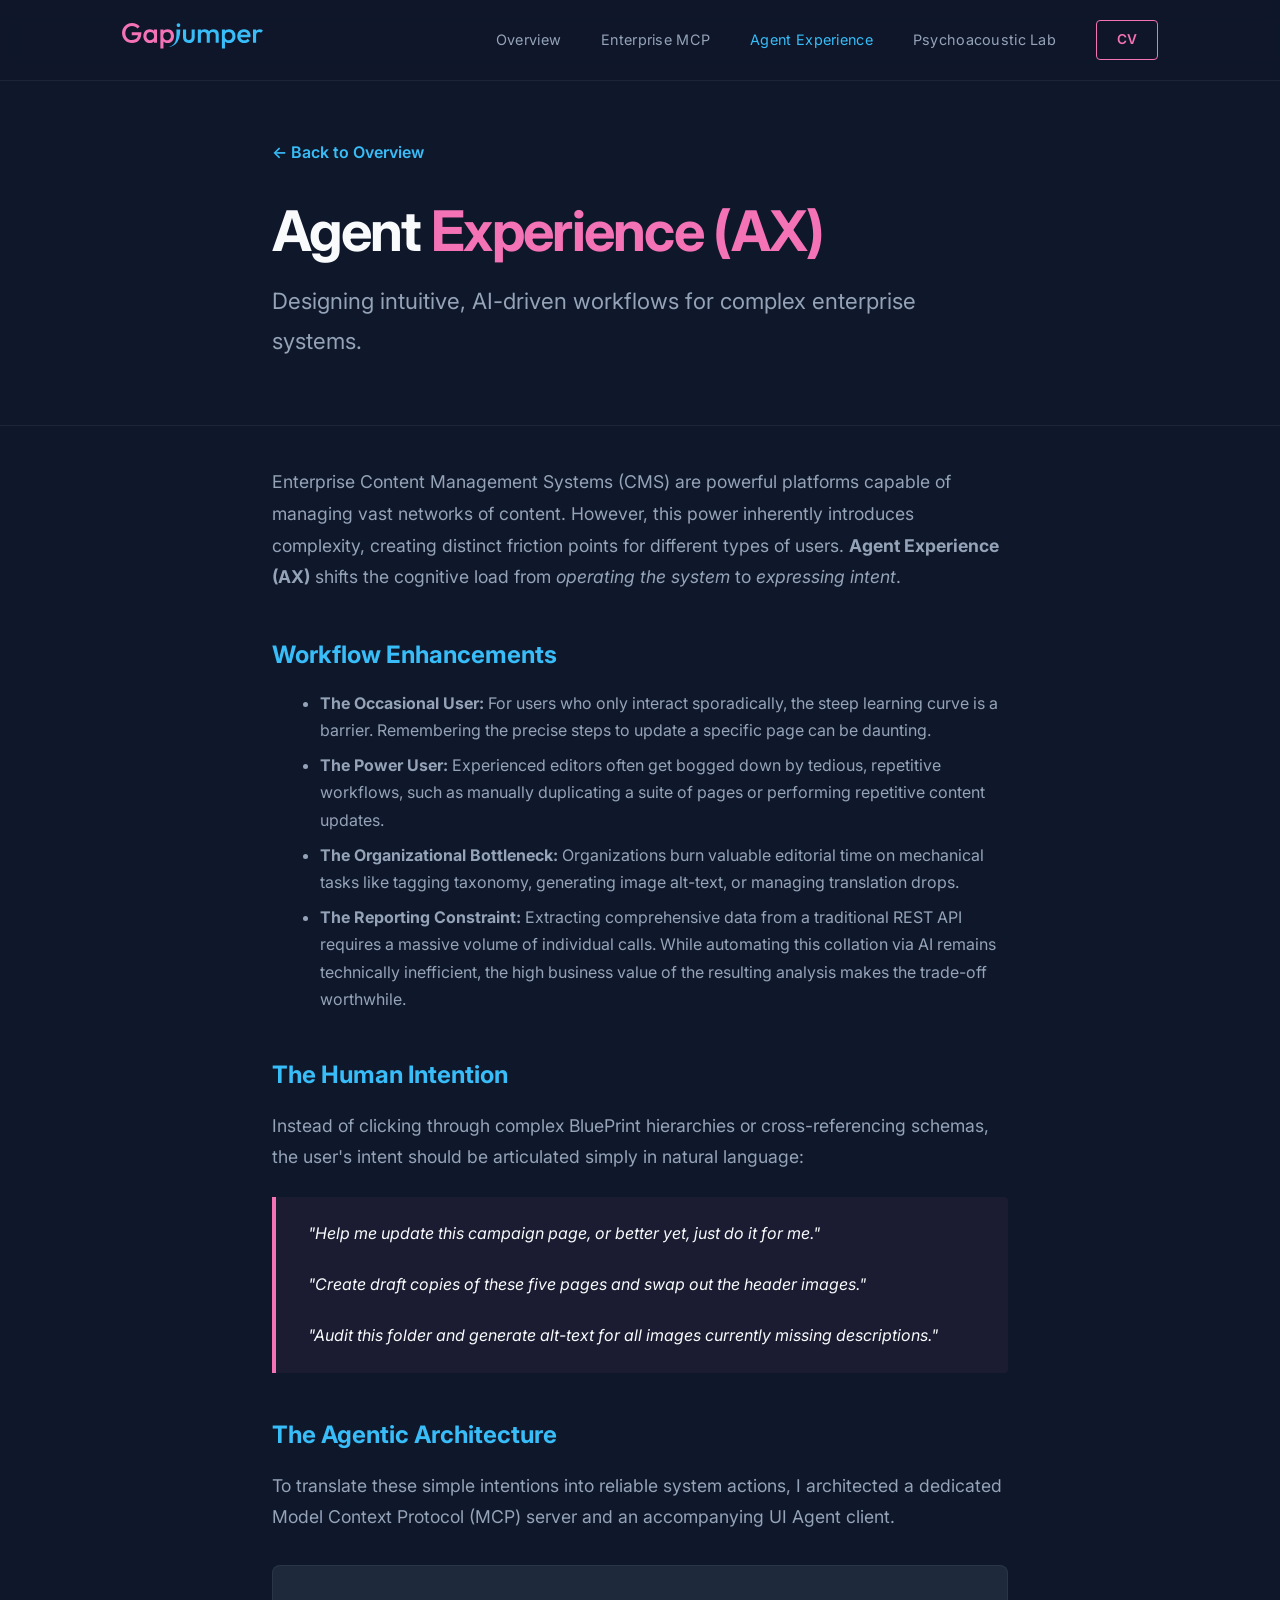
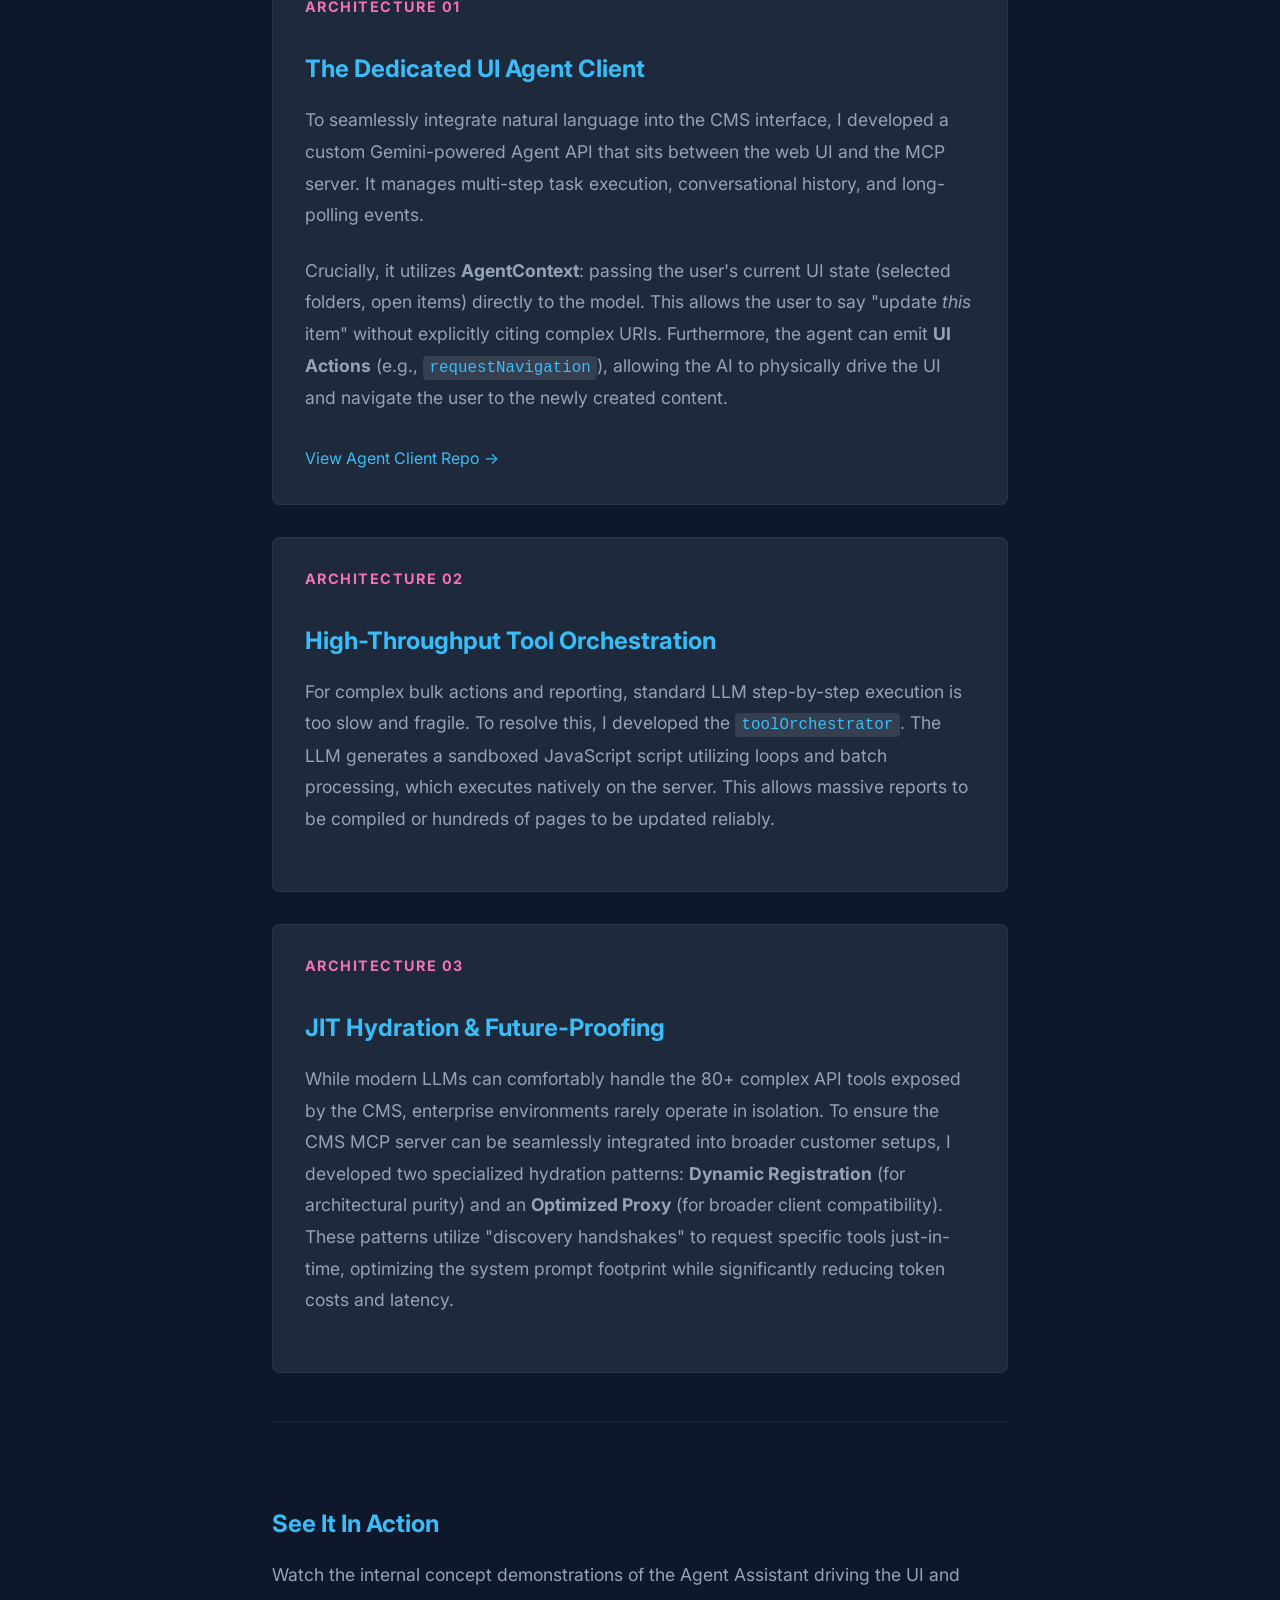
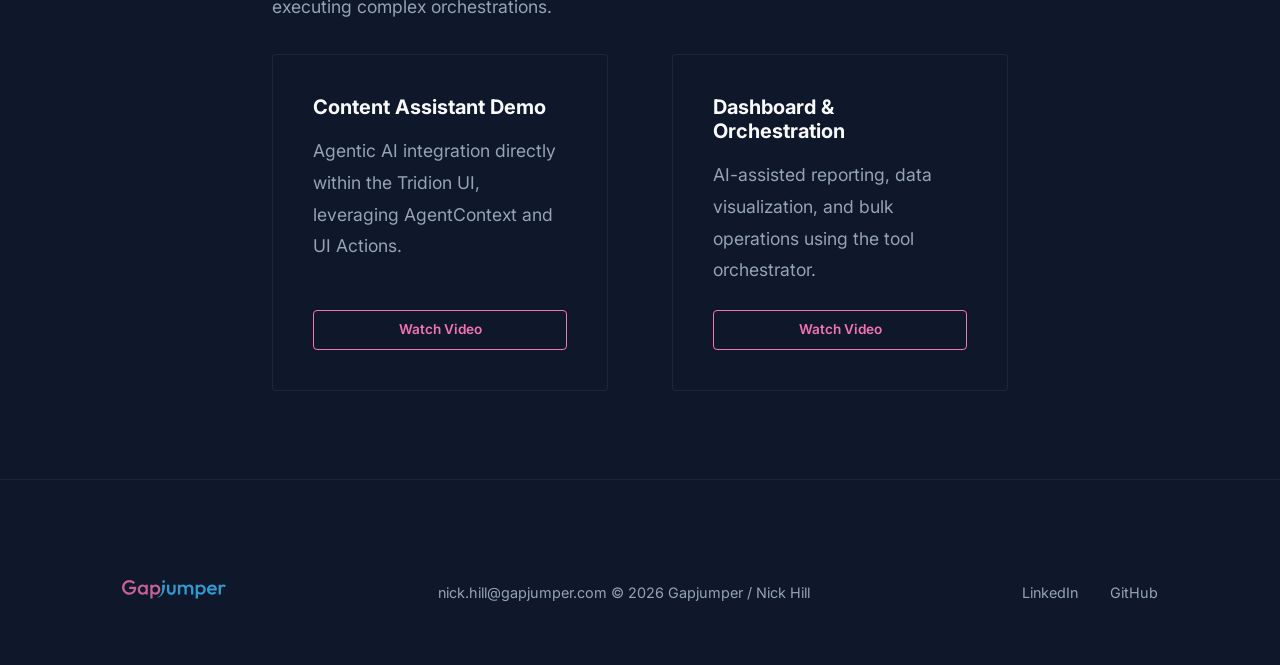
==== commit 5568b83b: "fix: fixed centering bug for SVG labels and updated links" ====
--- a/agent-experience.html
+++ b/agent-experience.html
@@ -25,12 +25,11 @@
                 <span></span>
             </button>
             <nav class="nav" id="mainNav">
-                <a href="index.html#about" class="nav-link">About</a>
+                <a href="index.html" class="nav-link">Overview</a>
                 <a href="enterprise-mcp.html" class="nav-link">Enterprise MCP</a>
                 <a href="agent-experience.html" class="nav-link active" style="color: var(--accent-blue);">Agent
                     Experience</a>
                 <a href="psychoacoustic-lab.html" class="nav-link">Psychoacoustic Lab</a>
-                <a href="index.html#experience" class="nav-link">Experience</a>
                 <a href="Nick Hill - Resume.pdf" class="nav-cta" download>CV</a>
             </nav>
         </div>
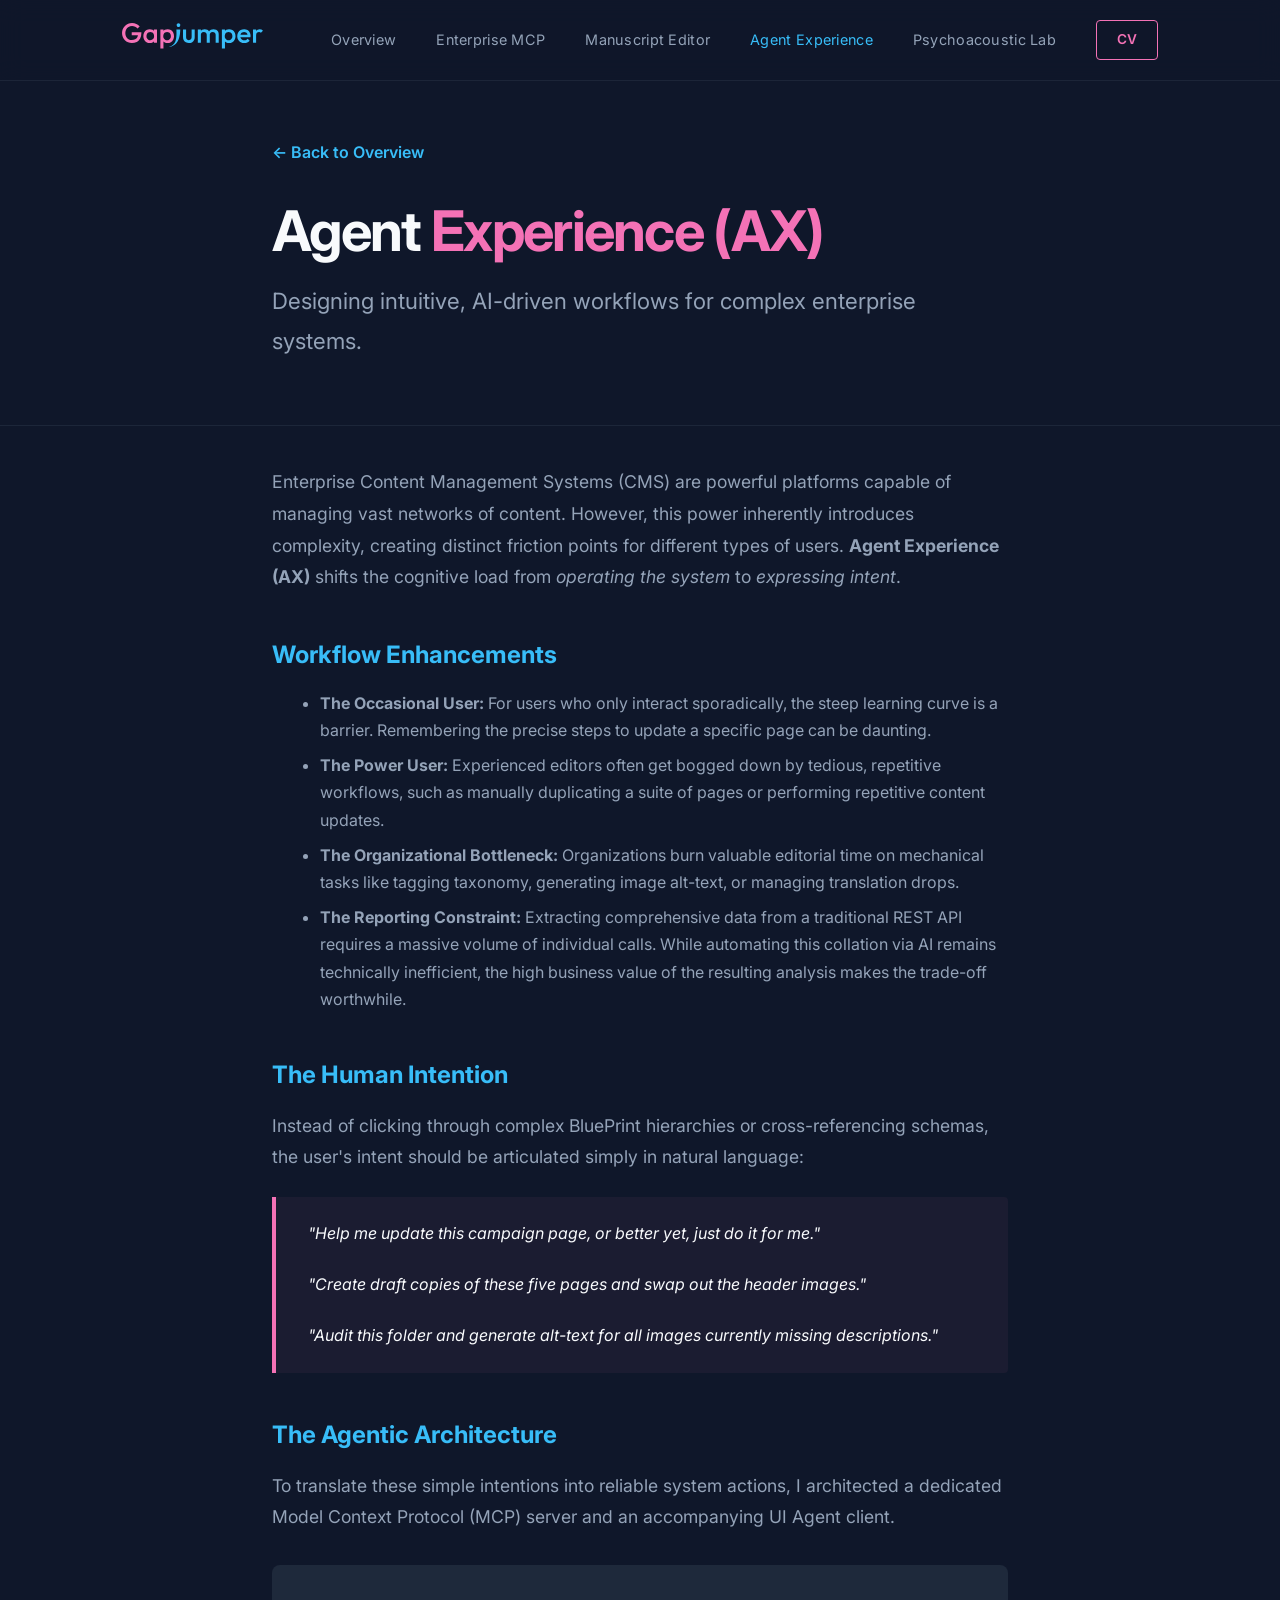
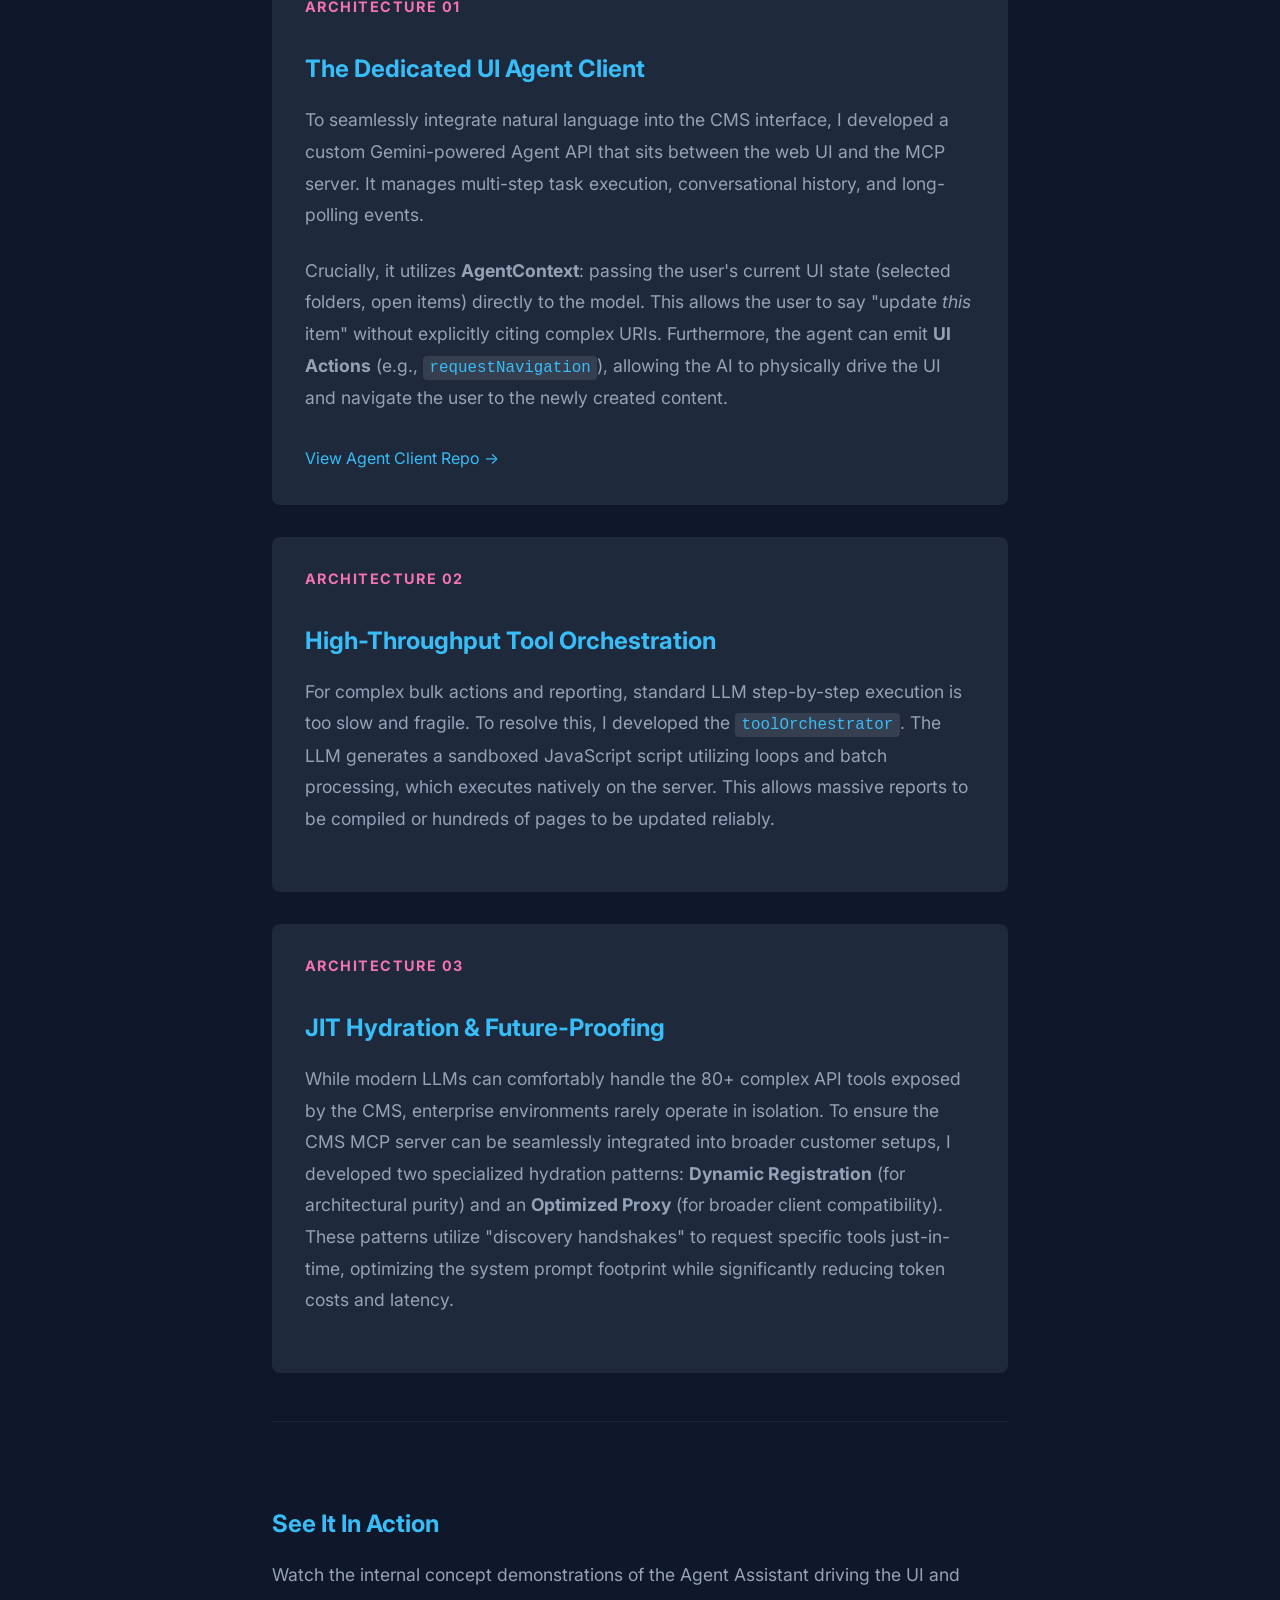
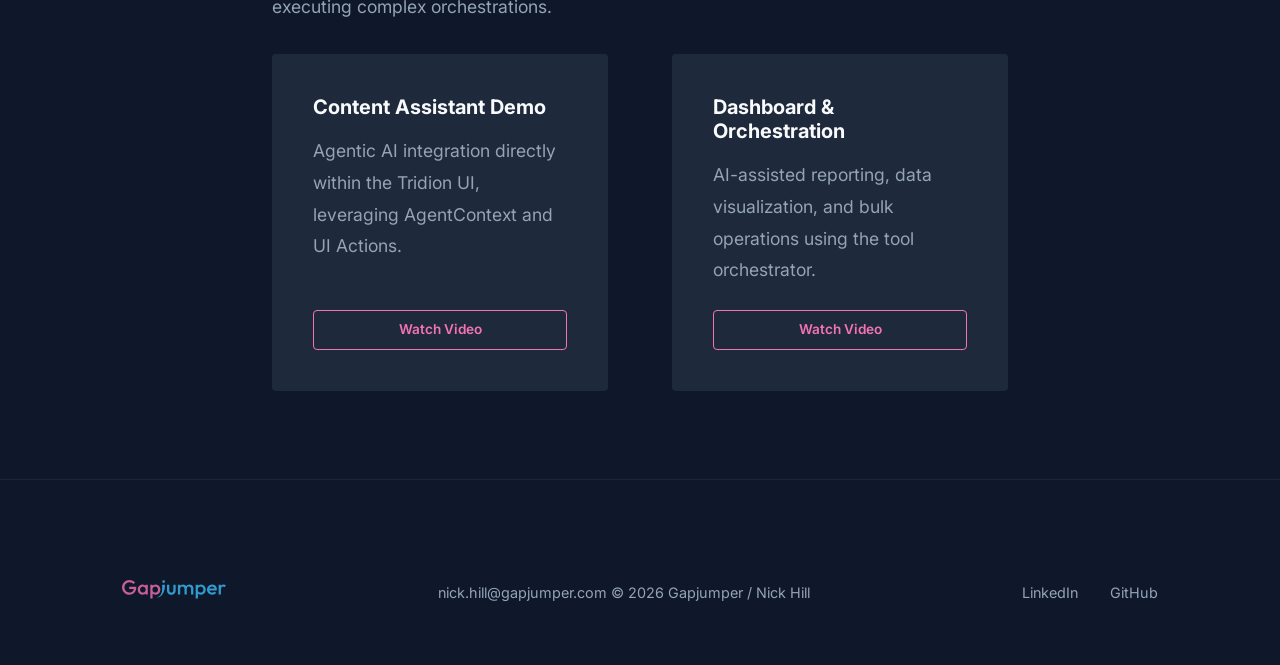
==== commit 7530d160: "feat: added ALINE page" ====
--- a/agent-experience.html
+++ b/agent-experience.html
@@ -27,6 +27,7 @@
             <nav class="nav" id="mainNav">
                 <a href="index.html" class="nav-link">Overview</a>
                 <a href="enterprise-mcp.html" class="nav-link">Enterprise MCP</a>
+                <a href="aline-manuscript-editor.html" class="nav-link">Manuscript Editor</a>
                 <a href="agent-experience.html" class="nav-link active" style="color: var(--accent-blue);">Agent
                     Experience</a>
                 <a href="psychoacoustic-lab.html" class="nav-link">Psychoacoustic Lab</a>
--- a/styles.css
+++ b/styles.css
@@ -10,6 +10,32 @@
     --transition: all 0.3s cubic-bezier(0.4, 0, 0.2, 1);
 }
 
+/* Custom Scrollbars */
+::-webkit-scrollbar {
+    width: 10px;
+    height: 10px;
+}
+
+::-webkit-scrollbar-track {
+    background: transparent;
+}
+
+::-webkit-scrollbar-thumb {
+    background: rgba(148, 163, 184, 0.1);
+    border-radius: 20px;
+    border: 3px solid var(--bg-midnight);
+}
+
+::-webkit-scrollbar-thumb:hover {
+    background: rgba(148, 163, 184, 0.3);
+}
+
+/* For Firefox */
+* {
+    scrollbar-width: thin;
+    scrollbar-color: rgba(148, 163, 184, 0.2) transparent;
+}
+
 * {
     margin: 0;
     padding: 0;
@@ -262,8 +288,8 @@
 /* Content Cards */
 .card {
     padding: 2.5rem;
-    border: 1px solid var(--border-color);
-    background: var(--bg-midnight);
+    border: 1px solid transparent;
+    background: var(--bg-midnight-soft);
     transition: var(--transition);
     border-radius: 4px;
     height: 100%;
@@ -274,6 +300,10 @@
 .card:hover {
     border-color: var(--accent-blue);
     transform: translateY(-5px);
+}
+
+.bg-midnight-soft .card {
+    background: var(--bg-midnight);
 }
 
 .card-title {
@@ -456,21 +486,23 @@
     background: #0b1120;
     padding: 1.5rem;
     border: 1px solid var(--border-color);
-    border-radius: 4px;
+    border-radius: 8px;
     margin: 2rem 0;
-    overflow-x: auto;
+    overflow: auto;
+    max-height: 600px;
 }
 
 .code-block pre {
     margin: 0;
-    font-family: 'Courier New', Courier, monospace;
-    font-size: 0.9rem;
-    color: var(--text-secondary);
+    font-family: 'Consolas', 'Monaco', 'Courier New', monospace;
+    font-size: 0.85rem;
+    line-height: 1.6;
+    color: #f8fafc;
 }
 
 .pattern-card {
     background: var(--bg-midnight-soft);
-    border: 1px solid var(--border-color);
+    border: 1px solid transparent;
     padding: 2rem;
     border-radius: 8px;
     margin: 2rem 0;
@@ -638,4 +670,58 @@
     .visual-label {
         font-size: 20px; /* Adjusted to balance legibility and space with two-line layout */
     }
+
+    .code-block {
+        max-height: 400px;
+        padding: 1rem;
+        margin: 1.5rem 0;
+    }
+
+    .code-block pre {
+        font-size: 0.75rem;
+    }
+}
+
+/* Image Zoom Functionality */
+.zoomable {
+    cursor: zoom-in;
+    transition: transform 0.3s ease;
+}
+
+.zoomable:hover {
+    filter: brightness(1.1);
+}
+
+.zoom-overlay {
+    position: fixed;
+    top: 0;
+    left: 0;
+    width: 100%;
+    height: 100%;
+    background: rgba(15, 23, 42, 0.95);
+    z-index: 2000;
+    display: none;
+    justify-content: center;
+    align-items: center;
+    cursor: zoom-out;
+    padding: 2rem;
+    backdrop-filter: blur(8px);
+}
+
+.zoom-overlay.active {
+    display: flex;
+}
+
+.zoom-overlay img {
+    max-width: 95%;
+    max-height: 95%;
+    object-fit: contain;
+    border-radius: 8px;
+    box-shadow: 0 25px 50px -12px rgba(0, 0, 0, 0.5);
+    animation: zoomIn 0.3s cubic-bezier(0.4, 0, 0.2, 1);
+}
+
+@keyframes zoomIn {
+    from { opacity: 0; transform: scale(0.9); }
+    to { opacity: 1; transform: scale(1); }
 }
